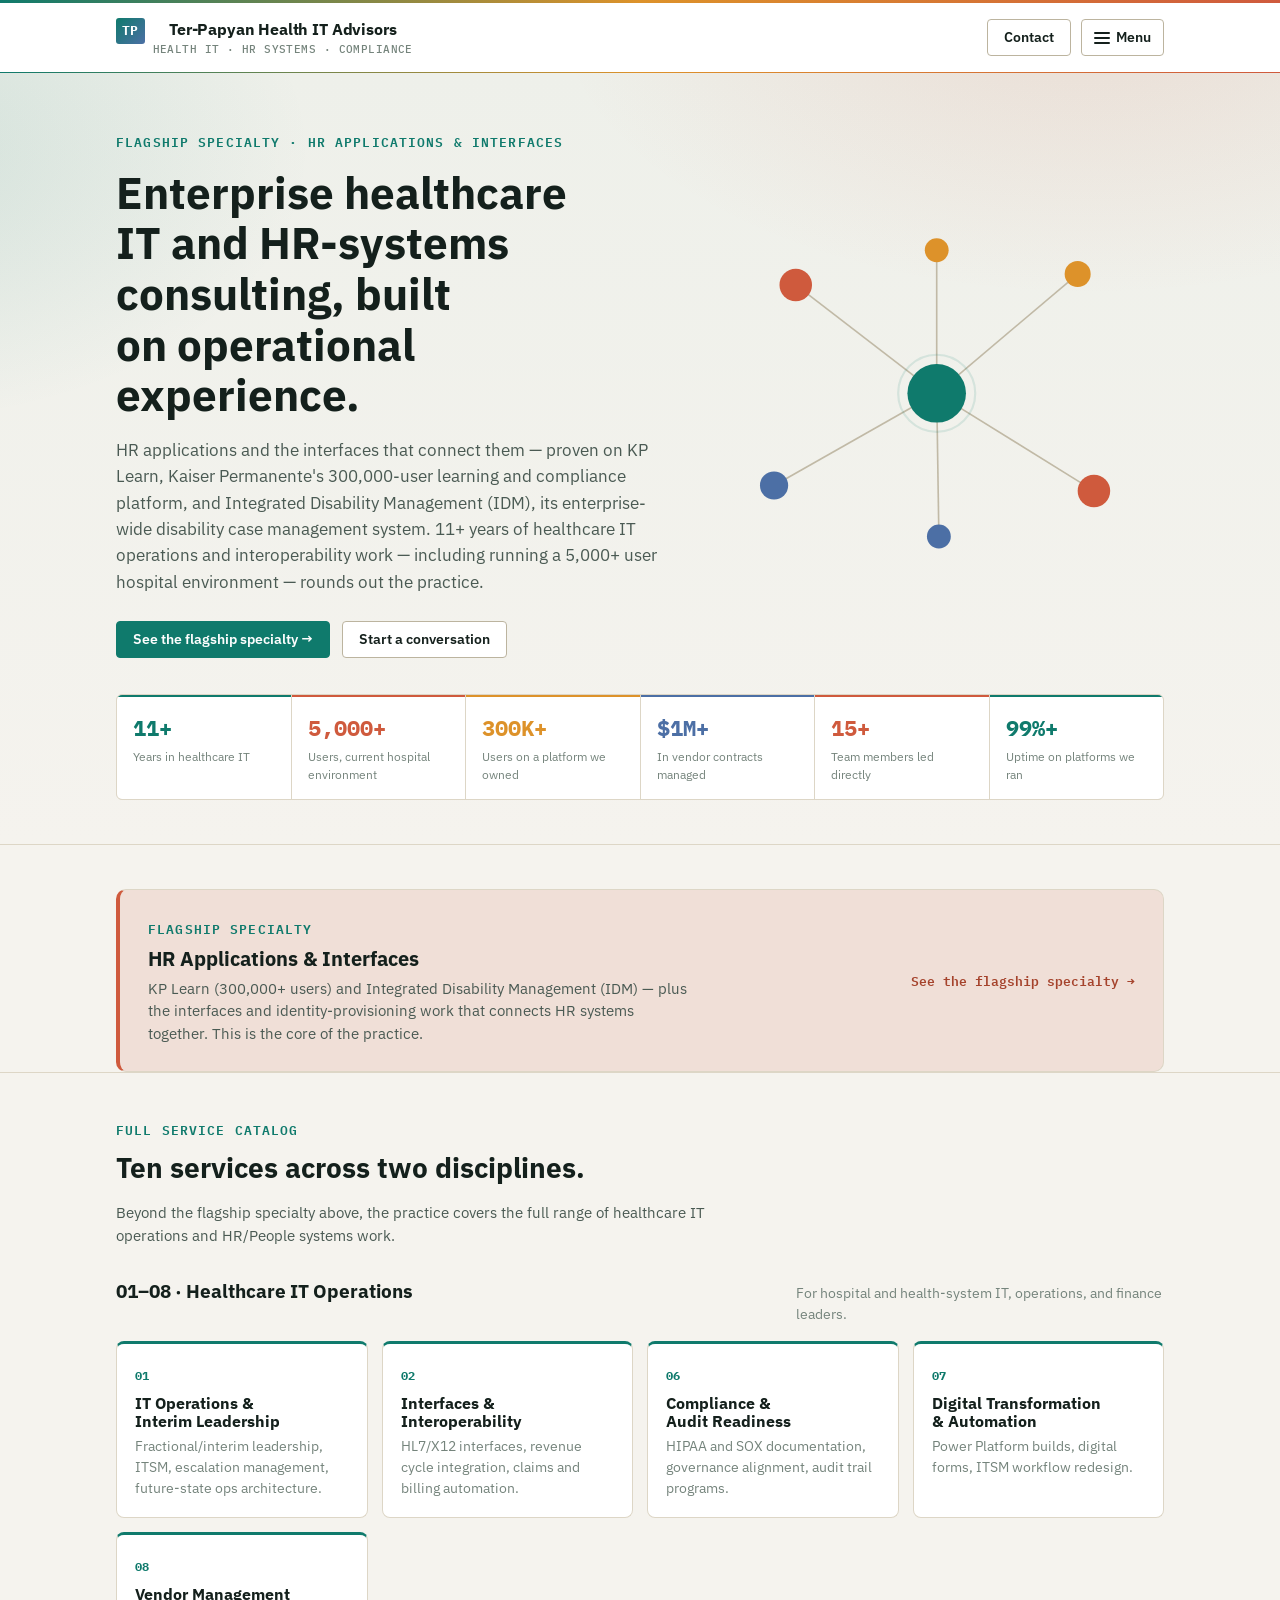
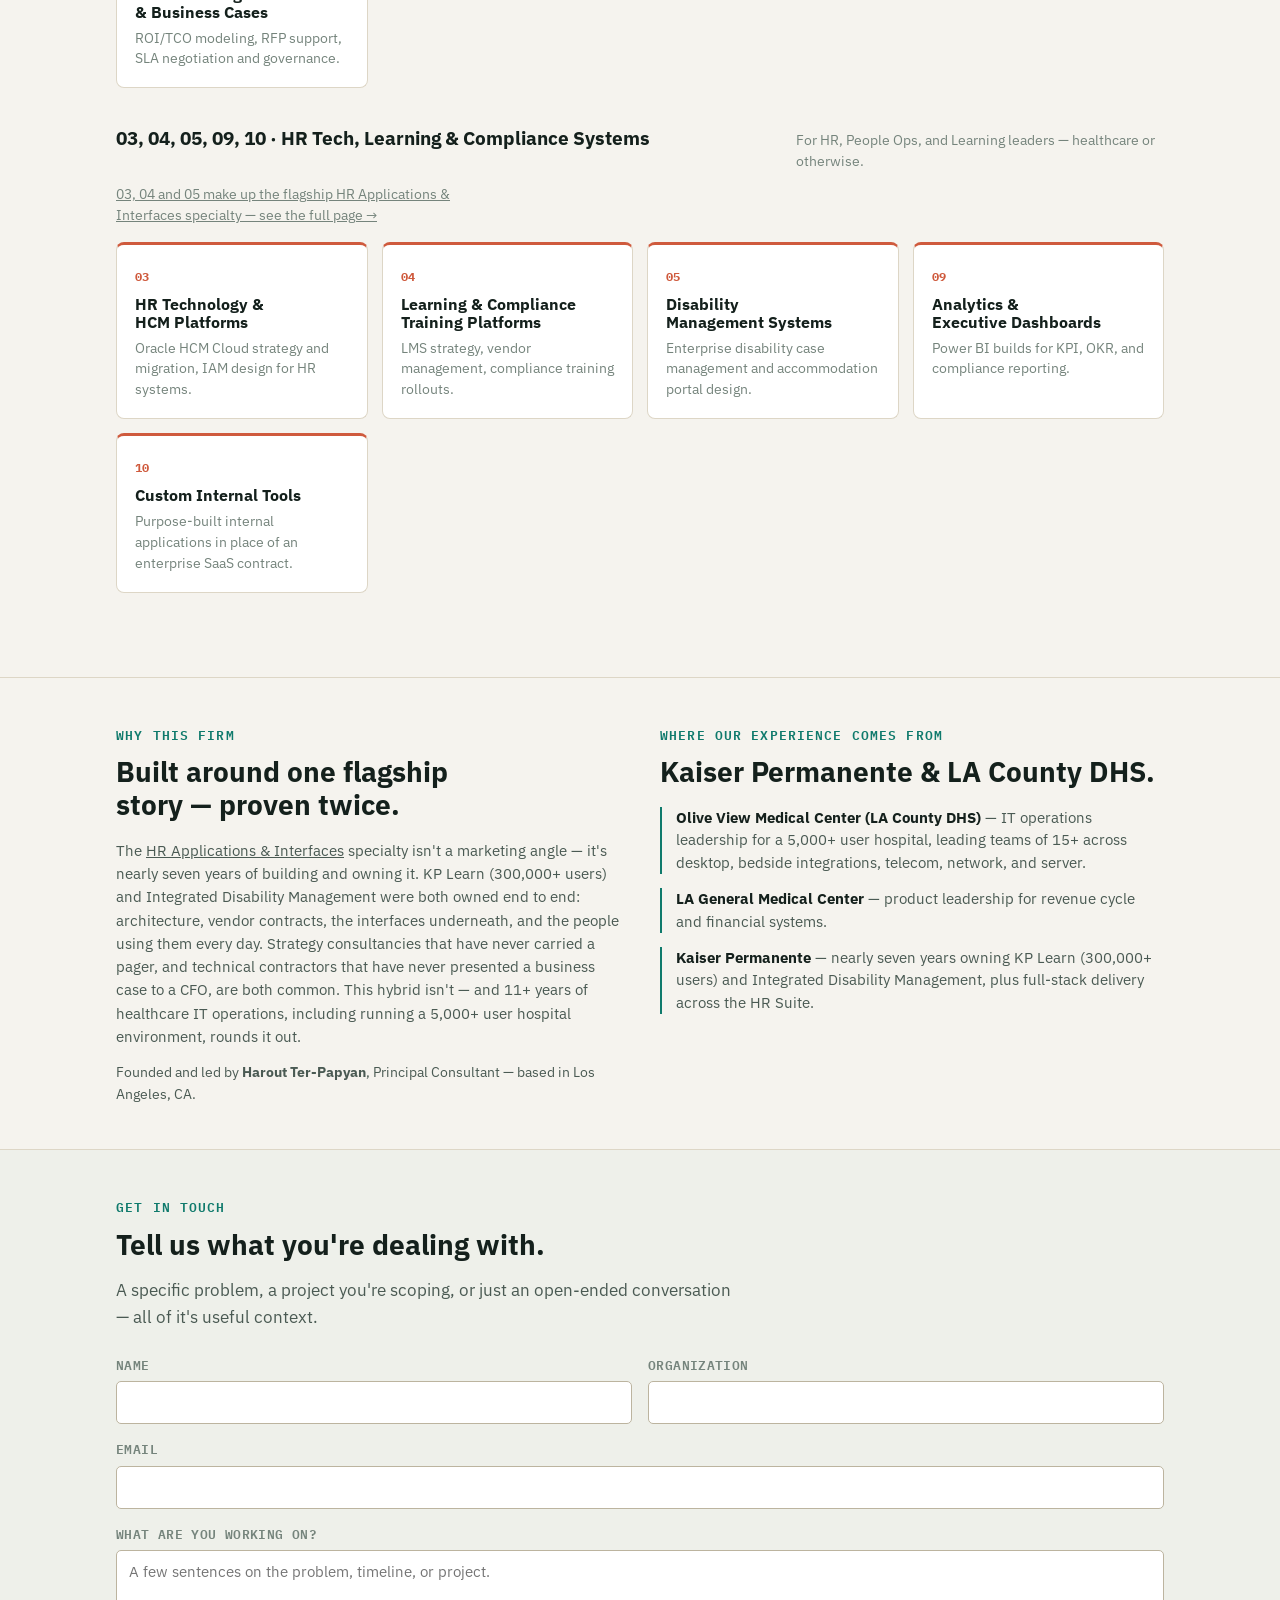
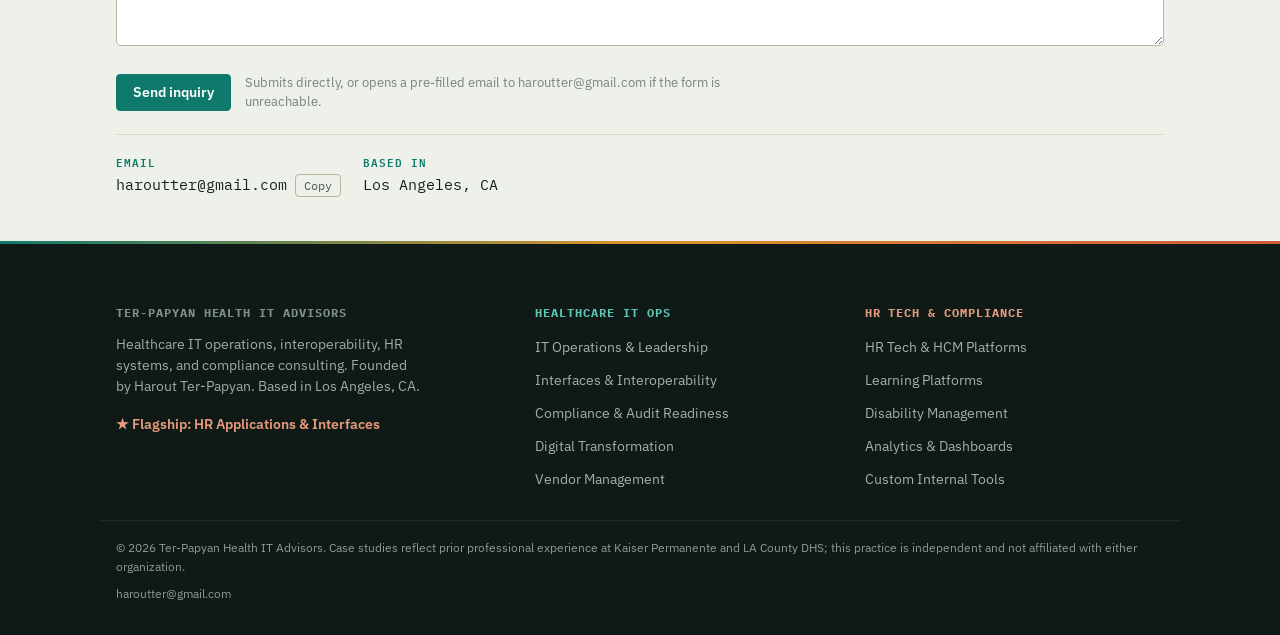
==== index.html @ 8043e192 "new repo" ====
<!DOCTYPE html>
<html lang="en">
<head>
<meta charset="UTF-8">
<meta name="viewport" content="width=device-width, initial-scale=1.0">
<title>Ter-Papyan Health IT Advisors</title>
<link rel="stylesheet" href="https://fonts.googleapis.com/css2?family=IBM+Plex+Sans:wght@400;500;600;700&family=IBM+Plex+Mono:wght@500;600;700&display=swap">
<link rel="stylesheet" href="style.css">
</head>
<body>

<!-- ============ TOP BAR ============ -->
<header class="topbar">
  <div class="wrap topbar-inner">
    <button class="brand" id="logo-home" onclick="window.location.hash='home'">
      <span class="brand-mark">TP</span>
      <span class="brand-name">Ter-Papyan Health IT Advisors<small>Health IT &middot; HR Systems &middot; Compliance</small></span>
    </button>
    <div class="topbar-actions">
      <a href="#home" class="btn" data-goto-contact>Contact</a>
      <button class="btn btn-menu" id="menu-open" aria-label="Open menu">
        <span class="menu-icon"><span></span><span></span><span></span></span>
        Menu
      </button>
    </div>
  </div>
</header>

<!-- ============ NAV PANEL ============ -->
<div class="nav-panel" id="nav-panel" hidden>
  <div class="nav-panel-inner">
    <div class="nav-panel-top">
      <span class="eyebrow">Navigate</span>
      <button class="nav-close" id="menu-close" aria-label="Close menu">&times;</button>
    </div>

    <div>
      <div class="nav-group-label is-b">Flagship Specialty</div>
      <ul class="nav-list is-b">
        <li><a href="#flagship"><span class="tag">&#9733;</span> HR Applications &amp; Interfaces</a></li>
      </ul>
    </div>

    <div>
      <div class="nav-group-label">Overview</div>
      <ul class="nav-list">
        <li><a href="#home"><span class="tag">&mdash;</span> Home &amp; positioning</a></li>
      </ul>
    </div>

    <div>
      <div class="nav-group-label is-a">Healthcare IT Operations</div>
      <ul class="nav-list is-a">
        <li><a href="#it-ops"><span class="tag">01</span> IT Operations &amp; Interim Leadership</a></li>
        <li><a href="#interfaces"><span class="tag">02</span> Interfaces &amp; Interoperability</a></li>
        <li><a href="#compliance"><span class="tag">06</span> Compliance &amp; Audit Readiness</a></li>
        <li><a href="#digital"><span class="tag">07</span> Digital Transformation &amp; Automation</a></li>
        <li><a href="#vendor"><span class="tag">08</span> Vendor Management &amp; Business Cases</a></li>
      </ul>
    </div>

    <div>
      <div class="nav-group-label is-b">HR Tech, Learning &amp; Compliance Systems</div>
      <ul class="nav-list is-b">
        <li><a href="#hrtech"><span class="tag">03</span> HR Technology &amp; HCM Platforms</a></li>
        <li><a href="#learning"><span class="tag">04</span> Learning &amp; Compliance Training Platforms</a></li>
        <li><a href="#disability"><span class="tag">05</span> Disability Management Systems</a></li>
        <li><a href="#analytics"><span class="tag">09</span> Analytics &amp; Executive Dashboards</a></li>
        <li><a href="#tools"><span class="tag">10</span> Custom Internal Tools</a></li>
      </ul>
    </div>

    <div class="nav-panel-footer">
      <a href="#home" class="home-link" data-goto-contact>Start a conversation &rarr;</a>
      haroutter@gmail.com
    </div>
  </div>
</div>

<!-- ================================================================
     HOME
     ================================================================ -->
<section class="page active" id="page-home">
  <div data-page-title>Health IT &amp; HR Systems Consulting</div>

  <div class="hero hero-home">
    <div class="wrap">
      <div class="hero-grid">
        <div>
          <span class="eyebrow">Flagship Specialty &middot; HR Applications &amp; Interfaces</span>
          <h1 style="margin-top:14px;">Enterprise healthcare IT and HR-systems consulting, built on operational experience.</h1>
          <p class="hero-sub">
            HR applications and the interfaces that connect them &mdash; proven on KP Learn, Kaiser Permanente's
            300,000-user learning and compliance platform, and Integrated Disability Management (IDM), its
            enterprise-wide disability case management system. 11+ years of healthcare IT operations and
            interoperability work &mdash; including running a 5,000+ user hospital environment &mdash; rounds out the practice.
          </p>
          <div class="hero-actions">
            <a href="#flagship" class="btn btn-primary">See the flagship specialty &rarr;</a>
            <a href="#home" class="btn" data-goto-contact>Start a conversation</a>
          </div>
        </div>

        <svg class="hero-illustration" viewBox="0 0 420 340" role="img" aria-label="Diagram of connected systems radiating from a central hub">
          <g stroke="var(--line-strong)" stroke-width="1.5" opacity="0.9">
            <line x1="210" y1="170" x2="80" y2="70"/>
            <line x1="210" y1="170" x2="340" y2="60"/>
            <line x1="210" y1="170" x2="60" y2="255"/>
            <line x1="210" y1="170" x2="355" y2="260"/>
            <line x1="210" y1="170" x2="210" y2="38"/>
            <line x1="210" y1="170" x2="212" y2="302"/>
          </g>
          <circle cx="80" cy="70" r="15" fill="var(--secondary)"/>
          <circle cx="340" cy="60" r="12" fill="var(--accent)"/>
          <circle cx="60" cy="255" r="13" fill="var(--tertiary)"/>
          <circle cx="355" cy="260" r="15" fill="var(--secondary)"/>
          <circle cx="210" cy="38" r="11" fill="var(--accent)"/>
          <circle cx="212" cy="302" r="11" fill="var(--tertiary)"/>
          <circle cx="210" cy="170" r="27" fill="var(--primary)"/>
          <circle cx="210" cy="170" r="27" fill="none" stroke="var(--primary)" stroke-width="2" opacity="0.35">
            <animate attributeName="r" values="27;40;27" dur="3.6s" repeatCount="indefinite"/>
            <animate attributeName="opacity" values="0.35;0;0.35" dur="3.6s" repeatCount="indefinite"/>
          </circle>
        </svg>
      </div>

      <div class="status-strip">
        <div class="status-cell"><div class="num">11+</div><div class="label">Years in healthcare IT</div></div>
        <div class="status-cell"><div class="num">5,000+</div><div class="label">Users, current hospital environment</div></div>
        <div class="status-cell"><div class="num">300K+</div><div class="label">Users on a platform we owned</div></div>
        <div class="status-cell"><div class="num">$1M+</div><div class="label">In vendor contracts managed</div></div>
        <div class="status-cell"><div class="num">15+</div><div class="label">Team members led directly</div></div>
        <div class="status-cell"><div class="num">99%+</div><div class="label">Uptime on platforms we ran</div></div>
      </div>
    </div>
  </div>

  <section class="block" style="padding-bottom:0;">
    <div class="wrap">
      <a href="#flagship" class="flagship-callout">
        <div class="flagship-callout-text">
          <span class="eyebrow">Flagship specialty</span>
          <h3>HR Applications &amp; Interfaces</h3>
          <p>KP Learn (300,000+ users) and Integrated Disability Management (IDM) &mdash; plus the interfaces and identity-provisioning work that connects HR systems together. This is the core of the practice.</p>
        </div>
        <span class="flagship-callout-cta">See the flagship specialty &rarr;</span>
      </a>
    </div>
  </section>

  <section class="block">
    <div class="wrap">
      <div style="margin-bottom:34px;">
        <span class="eyebrow">Full service catalog</span>
        <h2 style="margin-top:10px;">Ten services across two disciplines.</h2>
        <p style="color:var(--ink-soft); font-size:14.5px; max-width:70ch;">Beyond the flagship specialty above, the practice covers the full range of healthcare IT operations and HR/People systems work.</p>
      </div>
      <div class="lane lane-a">
        <div class="lane-head">
          <h3>01&ndash;08 &middot; Healthcare IT Operations</h3>
          <p class="lane-desc">For hospital and health-system IT, operations, and finance leaders.</p>
        </div>
        <div class="card-grid">
          <a class="card" href="#it-ops">
            <span class="tag">01</span>
            <h4>IT Operations &amp; Interim Leadership</h4>
            <p>Fractional/interim leadership, ITSM, escalation management, future-state ops architecture.</p>
          </a>
          <a class="card" href="#interfaces">
            <span class="tag">02</span>
            <h4>Interfaces &amp; Interoperability</h4>
            <p>HL7/X12 interfaces, revenue cycle integration, claims and billing automation.</p>
          </a>
          <a class="card" href="#compliance">
            <span class="tag">06</span>
            <h4>Compliance &amp; Audit Readiness</h4>
            <p>HIPAA and SOX documentation, governance alignment, audit trail programs.</p>
          </a>
          <a class="card" href="#digital">
            <span class="tag">07</span>
            <h4>Digital Transformation &amp; Automation</h4>
            <p>Power Platform builds, digital forms, ITSM workflow redesign.</p>
          </a>
          <a class="card" href="#vendor">
            <span class="tag">08</span>
            <h4>Vendor Management &amp; Business Cases</h4>
            <p>ROI/TCO modeling, RFP support, SLA negotiation and governance.</p>
          </a>
        </div>
      </div>

      <div class="lane lane-b">
        <div class="lane-head">
          <h3>03, 04, 05, 09, 10 &middot; HR Tech, Learning &amp; Compliance Systems</h3>
          <p class="lane-desc">For HR, People Ops, and Learning leaders &mdash; healthcare or otherwise.</p>
          <p class="lane-desc" style="margin-top:2px;"><a href="#flagship">03, 04 and 05 make up the flagship HR Applications &amp; Interfaces specialty &mdash; see the full page &rarr;</a></p>
        </div>
        <div class="card-grid">
          <a class="card" href="#hrtech">
            <span class="tag">03</span>
            <h4>HR Technology &amp; HCM Platforms</h4>
            <p>Oracle HCM Cloud strategy and migration, IAM design for HR systems.</p>
          </a>
          <a class="card" href="#learning">
            <span class="tag">04</span>
            <h4>Learning &amp; Compliance Training Platforms</h4>
            <p>LMS strategy, vendor management, compliance training rollouts.</p>
          </a>
          <a class="card" href="#disability">
            <span class="tag">05</span>
            <h4>Disability Management Systems</h4>
            <p>Enterprise disability case management and accommodation portal design.</p>
          </a>
          <a class="card" href="#analytics">
            <span class="tag">09</span>
            <h4>Analytics &amp; Executive Dashboards</h4>
            <p>Power BI builds for KPI, OKR, and compliance reporting.</p>
          </a>
          <a class="card" href="#tools">
            <span class="tag">10</span>
            <h4>Custom Internal Tools</h4>
            <p>Purpose-built internal applications in place of an enterprise SaaS contract.</p>
          </a>
        </div>
      </div>
    </div>
  </section>

  <section class="block">
    <div class="wrap two-col">
      <div>
        <span class="eyebrow">Why this firm</span>
        <h2 style="margin-top:10px;">Built around one flagship story &mdash; proven twice.</h2>
        <p style="color:var(--ink-soft); font-size:15px;">
          The <a href="#flagship">HR Applications &amp; Interfaces</a> specialty isn't a marketing angle &mdash; it's
          nearly seven years of building and owning it. KP Learn (300,000+ users) and Integrated Disability Management
          were both owned end to end: architecture, vendor contracts, the interfaces underneath, and the people using
          them every day. Strategy consultancies that have never carried a pager, and technical contractors that have
          never presented a business case to a CFO, are both common. This hybrid isn't &mdash; and 11+ years of
          healthcare IT operations, including running a 5,000+ user hospital environment, rounds it out.
        </p>
        <p style="color:var(--ink-soft); font-size:14px; margin-top:14px;">
          Founded and led by <strong>Harout Ter-Papyan</strong>, Principal Consultant &mdash; based in Los Angeles, CA.
        </p>
      </div>
      <div>
        <span class="eyebrow">Where our experience comes from</span>
        <h2 style="margin-top:10px;">Kaiser Permanente &amp; LA County DHS.</h2>
        <ul class="proof-list" style="margin-top:14px;">
          <li><strong>Olive View Medical Center (LA County DHS)</strong> &mdash; IT operations leadership for a 5,000+ user hospital, leading teams of 15+ across desktop, bedside integrations, telecom, network, and server.</li>
          <li><strong>LA General Medical Center</strong> &mdash; product leadership for revenue cycle and financial systems.</li>
          <li><strong>Kaiser Permanente</strong> &mdash; nearly seven years owning KP Learn (300,000+ users) and Integrated Disability Management, plus full-stack delivery across the HR Suite.</li>
        </ul>
      </div>
    </div>
  </section>

  <section class="block form-section" id="home-contact-form">
    <div class="wrap">
      <span class="eyebrow">Get in touch</span>
      <h2 style="margin-top:10px; margin-bottom:8px;">Tell us what you're dealing with.</h2>
      <p class="hero-sub" style="margin-bottom:26px;">
        A specific problem, a project you're scoping, or just an open-ended conversation &mdash; all of it's useful context.
      </p>

      <form data-lead-form data-service-name="General inquiry" id="general-lead-form">
        <div class="form-grid">
          <div class="field"><label for="g-name">Name</label><input id="g-name" name="name" type="text" required autocomplete="name"></div>
          <div class="field"><label for="g-org">Organization</label><input id="g-org" name="org" type="text" autocomplete="organization"></div>
          <div class="field full"><label for="g-email">Email</label><input id="g-email" name="email" type="email" required autocomplete="email"></div>
          <div class="field full"><label for="g-message">What are you working on?</label><textarea id="g-message" name="message" required placeholder="A few sentences on the problem, timeline, or project."></textarea></div>
        </div>
        <div class="form-foot">
          <button type="submit" class="btn btn-primary">Send inquiry</button>
          <span class="form-note">Submits directly, or opens a pre-filled email to haroutter@gmail.com if the form is unreachable.</span>
        </div>
      </form>
      <div class="confirm"></div>

      <div class="contact-direct">
        <div class="contact-item">
          <span class="eyebrow">Email</span>
          <div class="contact-row"><span class="val">haroutter@gmail.com</span><button class="copy-btn" data-copy="haroutter@gmail.com">Copy</button></div>
        </div>
        <div class="contact-item">
          <span class="eyebrow">Based in</span>
          <div class="contact-row"><span class="val">Los Angeles, CA</span></div>
        </div>
      </div>
    </div>
  </section>
</section>

<!-- ================================================================
     FLAGSHIP SPECIALTY — HR APPLICATIONS & INTERFACES
     ================================================================ -->
<section class="page lane-b" id="page-flagship">
  <div data-page-title>HR Applications &amp; Interfaces</div>
  <div class="hero">
    <div class="wrap">
      <div class="crumb"><a href="#home">Home</a> / Flagship Specialty</div>
      <div class="hero-grid">
        <div>
          <span class="eyebrow">Flagship Specialty</span>
          <h1 style="margin-top:14px;">HR applications and the interfaces that connect them.</h1>
          <p class="hero-sub">
            Two enterprise HR systems, owned end to end, plus the integration work that ties HR applications
            together and keeps identity and access flowing between them. This is the core of the practice.
          </p>
          <div class="hero-actions"><a href="#" class="btn btn-primary" data-scroll-local>Discuss an engagement</a></div>
        </div>
        <svg class="hero-illustration" viewBox="0 0 420 340" role="img" aria-label="A learning platform and a disability case management system, each a cluster of nodes, converging into a shared interfaces hub">
          <g stroke="var(--line-strong)" stroke-width="1.5" opacity="0.55">
            <line x1="145" y1="148" x2="188" y2="166"/>
            <line x1="285" y1="140" x2="233" y2="163"/>
          </g>

          <!-- KP Learn cluster -->
          <g stroke="var(--line-strong)" stroke-width="1" opacity="0.5">
            <line x1="80" y1="80" x2="120" y2="55"/>
            <line x1="120" y1="55" x2="150" y2="90"/>
            <line x1="80" y1="80" x2="70" y2="140"/>
            <line x1="70" y1="140" x2="110" y2="170"/>
            <line x1="110" y1="170" x2="60" y2="200"/>
            <line x1="60" y1="200" x2="120" y2="222"/>
            <line x1="120" y1="222" x2="150" y2="180"/>
            <line x1="150" y1="180" x2="150" y2="90"/>
          </g>
          <circle cx="80" cy="80" r="6" fill="var(--secondary)"/>
          <circle cx="120" cy="55" r="5" fill="var(--accent)"/>
          <circle cx="150" cy="90" r="6" fill="var(--tertiary)"/>
          <circle cx="70" cy="140" r="5" fill="var(--secondary)"/>
          <circle cx="110" cy="170" r="6" fill="var(--accent)"/>
          <circle cx="60" cy="200" r="5" fill="var(--tertiary)"/>
          <circle cx="120" cy="222" r="6" fill="var(--secondary)"/>
          <circle cx="150" cy="180" r="5" fill="var(--accent)"/>

          <!-- IDM cluster -->
          <path d="M255 215 C 288 224, 300 122, 333 102 S 372 128, 392 88" stroke="var(--line-strong)" stroke-width="2" fill="none" stroke-dasharray="1 9" stroke-linecap="round"/>
          <circle cx="255" cy="215" r="7" fill="var(--tertiary)"/>
          <circle cx="318" cy="128" r="7" fill="var(--accent)"/>
          <circle cx="392" cy="88" r="10" fill="var(--secondary)"/>
          <path d="M386 88l4 5 9-11" stroke="#fff" stroke-width="2" fill="none" stroke-linecap="round" stroke-linejoin="round"/>

          <!-- interfaces hub -->
          <circle cx="210" cy="170" r="24" fill="var(--secondary)"/>
          <circle cx="210" cy="170" r="24" fill="none" stroke="var(--secondary)" stroke-width="2" opacity="0.35">
            <animate attributeName="r" values="24;36;24" dur="3.6s" repeatCount="indefinite"/>
            <animate attributeName="opacity" values="0.35;0;0.35" dur="3.6s" repeatCount="indefinite"/>
          </circle>
          <polygon points="210,158 222,170 210,182 198,170" fill="#fff" opacity="0.9"/>
        </svg>
      </div>
    </div>
  </div>

  <section class="block">
    <div class="wrap two-col">
      <div class="panel">
        <span class="eyebrow">Case study</span>
        <h3 style="font-size:18px; margin:8px 0 4px;">KP Learn</h3>
        <p style="font-size:13.5px; color:var(--ink-faint); margin-bottom:14px;">Kaiser Permanente's enterprise learning and compliance platform</p>
        <ul class="proof-list">
          <li><strong>300,000+</strong> users on a platform we owned the product roadmap for</li>
          <li>Managed <strong>$1M+</strong> in vendor service contracts and ongoing governance</li>
          <li>Drove cross-functional delivery across HR, Learning, InfoSec, and Enterprise Architecture</li>
          <li>Championed UX improvements that increased adoption while reducing support volume</li>
        </ul>
        <p style="margin-top:16px;"><a href="#learning">Full learning &amp; compliance training page &rarr;</a></p>
      </div>
      <div class="panel">
        <span class="eyebrow">Case study</span>
        <h3 style="font-size:18px; margin:8px 0 4px;">Integrated Disability Management (IDM)</h3>
        <p style="font-size:13.5px; color:var(--ink-faint); margin-bottom:14px;">Kaiser Permanente's enterprise disability case management system</p>
        <ul class="proof-list">
          <li>Owned enterprise disability case management end to end, system architecture through the portal itself</li>
          <li>Redesigned the accommodation portal with legal considerations in mind</li>
          <li>Technical lead for the <strong>IDM migration to HCM Cloud</strong></li>
          <li>Led the case-image storage migration underpinning the system</li>
        </ul>
        <p style="margin-top:16px;"><a href="#disability">Full disability management page &rarr;</a></p>
      </div>
    </div>
  </section>

  <section class="block">
    <div class="wrap two-col">
      <div>
        <h2>The connective tissue: interfaces</h2>
        <p style="color:var(--ink-soft); font-size:15px; margin-bottom:16px;">
          KP Learn and IDM aren't just applications &mdash; they're endpoints on a network of HR data moving between
          systems. The interface and integration work underneath them is what actually keeps HR applications
          usable, secure, and in sync.
        </p>
        <ul class="check-list">
          <li>Data integration interfaces between HR applications, built with ETL processes</li>
          <li>API and ETL solutions that automate identity provisioning</li>
          <li>Reduced manual access-management workload <strong>40%+</strong> through that automation</li>
          <li>IAM design across HR Suite applications</li>
          <li>Solutions architecture spanning the full HR and Learning technology organization</li>
        </ul>
      </div>
      <div class="who-for">
        <span class="eyebrow">Who this is for</span>
        <p>HR and People Ops leaders running (or replacing) an LMS or a disability/accommodation system, and IT
          teams who need the interfaces between HR applications &mdash; and the identity provisioning that rides on
          them &mdash; designed by someone who has owned both the systems and the integrations.</p>
        <p style="margin-top:14px; font-size:13.5px;">
          Want more depth on one piece? <a href="#hrtech">HR Technology &amp; HCM Platforms</a> &middot;
          <a href="#learning">Learning &amp; Compliance Training</a> &middot;
          <a href="#disability">Disability Management Systems</a>
        </p>
      </div>
    </div>
  </section>

  <section class="block form-section">
    <div class="wrap">
      <span class="eyebrow">Discuss this specialty</span>
      <h2 style="margin-top:10px; margin-bottom:20px;">Ask about HR applications &amp; interfaces.</h2>
      <form data-lead-form data-service-name="HR Applications & Interfaces">
        <div class="field-context" style="margin-bottom:18px;">Inquiry about &rarr; Flagship &middot; HR Applications &amp; Interfaces</div>
        <div class="form-grid">
          <div class="field"><label>Name</label><input name="name" type="text" required></div>
          <div class="field"><label>Organization</label><input name="org" type="text"></div>
          <div class="field full"><label>Email</label><input name="email" type="email" required></div>
          <div class="field full"><label>What's the situation?</label><textarea name="message" required placeholder="Systems involved, integration or migration stage, timeline..."></textarea></div>
        </div>
        <div class="form-foot">
          <button type="submit" class="btn btn-primary">Send inquiry</button>
          <span class="form-note">Submits directly, or opens a pre-filled email if the form is unreachable.</span>
        </div>
      </form>
      <div class="confirm"></div>
      <div class="contact-direct">
        <div class="contact-item"><span class="eyebrow">Email</span><div class="contact-row"><span class="val">haroutter@gmail.com</span><button class="copy-btn" data-copy="haroutter@gmail.com">Copy</button></div></div>
      </div>
    </div>
  </section>
</section>

<!-- ================================================================
     SERVICE PAGE TEMPLATE (repeated x10)
     ================================================================ -->

<!-- 01 IT OPERATIONS -->
<section class="page lane-a" id="page-it-ops">
  <div data-page-title>IT Operations &amp; Interim Leadership</div>
  <div class="hero">
    <div class="wrap">
      <div class="crumb"><a href="#home">Home</a> / Service 01</div>
      <div class="hero-grid">
        <div>
          <span class="eyebrow">01 &middot; Healthcare IT Operations</span>
          <h1 style="margin-top:14px;">Interim IT operations leadership for hospitals that can't wait for a search to close.</h1>
          <p class="hero-sub">Fractional or interim IT Director / Operations Manager coverage &mdash; built on running the operation directly, not just advising on it.</p>
          <div class="hero-actions"><a href="#" class="btn btn-primary" data-scroll-local>Discuss an engagement</a></div>
        </div>
        <svg class="hero-illustration" viewBox="0 0 420 340" role="img" aria-label="Operations hub connected to five team functions, with one escalation path highlighted">
          <g stroke="var(--line-strong)" stroke-width="1.5">
            <line x1="210" y1="165" x2="59" y2="55"/>
            <line x1="210" y1="165" x2="157" y2="33"/>
            <line x1="210" y1="165" x2="263" y2="33"/>
            <line x1="210" y1="165" x2="361" y2="59"/>
          </g>
          <line x1="210" y1="165" x2="210" y2="289" stroke="var(--accent)" stroke-width="3"/>
          <rect x="34" y="36" width="50" height="38" rx="8" fill="var(--tertiary)"/>
          <rect x="132" y="14" width="50" height="38" rx="8" fill="var(--accent)"/>
          <rect x="238" y="14" width="50" height="38" rx="8" fill="var(--tertiary)"/>
          <rect x="336" y="40" width="50" height="38" rx="8" fill="var(--accent)"/>
          <rect x="178" y="140" width="64" height="50" rx="10" fill="var(--primary)"/>
          <rect x="182" y="268" width="56" height="42" rx="9" fill="var(--accent)"/>
          <circle cx="84" cy="40" r="4" fill="var(--primary)"/>
          <circle cx="336" cy="44" r="4" fill="var(--primary)"/>
        </svg>
      </div>
    </div>
  </div>

  <section class="block">
    <div class="wrap two-col">
      <div>
        <h2>What this covers</h2>
        <ul class="check-list">
          <li>Future-state IT operations architecture and multi-year roadmapping</li>
          <li>ITSM implementation and process design (including Cherwell-based workflows)</li>
          <li>Incident escalation programs and resolution-time improvement</li>
          <li>Leading distributed teams &mdash; desktop support, bedside integrations, telecom, network, server, knowledge management</li>
          <li>Vendor SLA governance and delivery accountability</li>
        </ul>
      </div>
      <div class="panel">
        <h2 style="font-size:18px;">Proof from the field</h2>
        <ul class="proof-list" style="margin-top:14px;">
          <li>Currently <strong>IT Operations Supervisor</strong> for a 5,000+ user LA County hospital environment</li>
          <li>Leads cross-functional teams of <strong>15+</strong> across five service lines</li>
          <li>Designed a future-state IT operations architecture, improving service delivery efficiency an estimated <strong>20&ndash;30%</strong></li>
          <li>Built a 9-slide clinical staff IT onboarding proposal around a centralized Cherwell workflow with Power Platform integration</li>
        </ul>
      </div>
    </div>
    <div class="who-for">
      <span class="eyebrow">Who this is for</span>
      <p>Hospitals, FQHCs, and clinics without a dedicated IT operations architect, or covering a leadership gap during a search or transition.</p>
    </div>
  </section>

  <section class="block form-section">
    <div class="wrap">
      <span class="eyebrow">Discuss this service</span>
      <h2 style="margin-top:10px; margin-bottom:20px;">Ask about IT operations &amp; interim leadership.</h2>
      <form data-lead-form data-service-name="IT Operations & Interim Leadership">
        <div class="field-context" style="margin-bottom:18px;">Inquiry about &rarr; 01 &middot; IT Operations &amp; Interim Leadership</div>
        <div class="form-grid">
          <div class="field"><label>Name</label><input name="name" type="text" required></div>
          <div class="field"><label>Organization</label><input name="org" type="text"></div>
          <div class="field full"><label>Email</label><input name="email" type="email" required></div>
          <div class="field full"><label>What's the situation?</label><textarea name="message" required placeholder="Team size, current gaps, timeline..."></textarea></div>
        </div>
        <div class="form-foot">
          <button type="submit" class="btn btn-primary">Send inquiry</button>
          <span class="form-note">Submits directly, or opens a pre-filled email if the form is unreachable.</span>
        </div>
      </form>
      <div class="confirm"></div>
      <div class="contact-direct">
        <div class="contact-item"><span class="eyebrow">Email</span><div class="contact-row"><span class="val">haroutter@gmail.com</span><button class="copy-btn" data-copy="haroutter@gmail.com">Copy</button></div></div>
      </div>
    </div>
  </section>
</section>

<!-- 02 INTERFACES -->
<section class="page lane-a" id="page-interfaces">
  <div data-page-title>Interfaces &amp; Interoperability</div>
  <div class="hero">
    <div class="wrap">
      <div class="crumb"><a href="#home">Home</a> / Service 02</div>
      <div class="hero-grid">
        <div>
          <span class="eyebrow">02 &middot; Healthcare IT Operations</span>
          <h1 style="margin-top:14px;">HL7/X12 interfaces and revenue cycle integrations that stop losing money to exceptions.</h1>
          <p class="hero-sub">Interface design, troubleshooting, and revenue cycle integration work grounded in real Epic-adjacent claims and billing systems.</p>
          <div class="hero-actions"><a href="#" class="btn btn-primary" data-scroll-local>Discuss an engagement</a></div>
        </div>
        <svg class="hero-illustration" viewBox="0 0 420 340" role="img" aria-label="Two systems exchanging data through a central interface engine">
          <rect x="20" y="140" width="100" height="64" rx="8" fill="var(--tertiary)"/>
          <rect x="300" y="140" width="100" height="64" rx="8" fill="var(--accent)"/>
          <polygon points="210,120 250,172 210,224 170,172" fill="var(--primary)"/>
          <g stroke="var(--line-strong)" stroke-width="2">
            <line x1="120" y1="160" x2="172" y2="160"/>
            <line x1="248" y1="160" x2="300" y2="160"/>
            <line x1="300" y1="186" x2="248" y2="186"/>
            <line x1="172" y1="186" x2="120" y2="186"/>
          </g>
          <polygon points="172,156 182,160 172,164" fill="var(--primary)"/>
          <polygon points="248,182 238,186 248,190" fill="var(--primary)"/>
          <circle cx="148" cy="160" r="4.5" fill="var(--primary)"/>
          <circle cx="278" cy="160" r="4.5" fill="var(--accent)"/>
          <circle cx="278" cy="186" r="4.5" fill="var(--primary)"/>
          <circle cx="148" cy="186" r="4.5" fill="var(--tertiary)"/>
        </svg>
      </div>
    </div>
  </div>

  <section class="block">
    <div class="wrap two-col">
      <div>
        <h2>What this covers</h2>
        <ul class="check-list">
          <li>HL7 and X12 interface design, build, and troubleshooting</li>
          <li>Revenue cycle system integration and lifecycle administration</li>
          <li>Claims and billing automation to reduce rework and accelerate revenue realization</li>
          <li>ETL pipeline design between clinical and financial systems</li>
          <li>Reducing interface error and exception rates</li>
        </ul>
      </div>
      <div class="panel">
        <h2 style="font-size:18px;">Proof from the field</h2>
        <ul class="proof-list" style="margin-top:14px;">
          <li>Led HL7/X12 data exchange initiatives at LA General Medical Center, reducing interface errors and exceptions by <strong>20%+</strong></li>
          <li>Delivered automation and integration solutions that improved billing accuracy and accelerated revenue realization an estimated <strong>15&ndash;25%</strong></li>
          <li>Hands-on experience across Epic/KP HealthConnect modules: ADT, Resolute Professional &amp; Hospital Billing and Claims, Cadence, Prelude, Tapestry</li>
          <li>Working knowledge of 837/X12, HL7, CMS, and ACA EDGE server business rules</li>
        </ul>
      </div>
    </div>
    <div class="who-for">
      <span class="eyebrow">Who this is for</span>
      <p>Revenue cycle and health information management teams dealing with interface exceptions, claim rework, or a pending Epic-adjacent integration project.</p>
    </div>
  </section>

  <section class="block form-section">
    <div class="wrap">
      <span class="eyebrow">Discuss this service</span>
      <h2 style="margin-top:10px; margin-bottom:20px;">Ask about interfaces &amp; interoperability.</h2>
      <form data-lead-form data-service-name="Interfaces & Interoperability">
        <div class="field-context" style="margin-bottom:18px;">Inquiry about &rarr; 02 &middot; Interfaces &amp; Interoperability</div>
        <div class="form-grid">
          <div class="field"><label>Name</label><input name="name" type="text" required></div>
          <div class="field"><label>Organization</label><input name="org" type="text"></div>
          <div class="field full"><label>Email</label><input name="email" type="email" required></div>
          <div class="field full"><label>What's the situation?</label><textarea name="message" required placeholder="System involved, error rates, timeline..."></textarea></div>
        </div>
        <div class="form-foot">
          <button type="submit" class="btn btn-primary">Send inquiry</button>
          <span class="form-note">Submits directly, or opens a pre-filled email if the form is unreachable.</span>
        </div>
      </form>
      <div class="confirm"></div>
      <div class="contact-direct">
        <div class="contact-item"><span class="eyebrow">Email</span><div class="contact-row"><span class="val">haroutter@gmail.com</span><button class="copy-btn" data-copy="haroutter@gmail.com">Copy</button></div></div>
      </div>
    </div>
  </section>
</section>

<!-- 03 HR TECH -->
<section class="page lane-b" id="page-hrtech">
  <div data-page-title>HR Technology &amp; HCM Platforms</div>
  <div class="hero">
    <div class="wrap">
      <div class="crumb"><a href="#home">Home</a> / <a href="#flagship">Flagship Specialty</a> / Service 03</div>
      <div class="hero-grid">
        <div>
          <span class="eyebrow">03 &middot; HR Tech, Learning &amp; Compliance Systems</span>
          <h1 style="margin-top:14px;">HR systems and HCM Cloud migrations, designed by a team that has owned the HR Suite.</h1>
          <p class="hero-sub">Architecture and migration work for HR platforms &mdash; not just implementation, but ownership of how HR technology actually gets used.</p>
          <div class="hero-actions"><a href="#" class="btn btn-primary" data-scroll-local>Discuss an engagement</a></div>
        </div>
        <svg class="hero-illustration" viewBox="0 0 420 340" role="img" aria-label="A legacy system stack migrating into a cloud platform of layered services">
          <g opacity="0.85">
            <rect x="30" y="196" width="110" height="26" rx="6" fill="var(--tertiary)" opacity="0.55"/>
            <rect x="30" y="164" width="110" height="26" rx="6" fill="var(--tertiary)" opacity="0.75"/>
            <rect x="30" y="132" width="110" height="26" rx="6" fill="var(--tertiary)"/>
          </g>
          <path d="M150 168 C 190 150, 210 150, 235 165" stroke="var(--line-strong)" stroke-width="2" fill="none"/>
          <polygon points="235,165 224,159 226,171" fill="var(--line-strong)"/>
          <path d="M300 90c-46 0-64 30-58 55-22 4-30 24-16 40h176c20-12 14-38-10-44 4-30-24-56-58-48-8-14-24-14-34-3Z" fill="var(--secondary-soft)" stroke="var(--secondary)" stroke-width="2"/>
          <rect x="265" y="150" width="70" height="20" rx="5" fill="var(--secondary)"/>
          <rect x="265" y="176" width="70" height="20" rx="5" fill="var(--accent)"/>
          <rect x="265" y="202" width="70" height="20" rx="5" fill="var(--tertiary)"/>
        </svg>
      </div>
    </div>
  </div>

  <section class="block">
    <div class="wrap two-col">
      <div>
        <h2>What this covers</h2>
        <ul class="check-list">
          <li>Oracle HCM Cloud strategy and migration planning</li>
          <li>HR Suite application architecture and modernization</li>
          <li>Identity and access provisioning / IAM design for HR systems</li>
          <li>SaaS ecosystem integration across HR platforms</li>
          <li>Legacy-to-cloud migration technical leadership</li>
        </ul>
      </div>
      <div class="panel">
        <h2 style="font-size:18px;">Proof from the field</h2>
        <ul class="proof-list" style="margin-top:14px;">
          <li>Technical lead for the <strong>Integrated Disability Management (IDM) migration to HCM Cloud</strong> at Kaiser Permanente</li>
          <li>Designed API and ETL solutions that automated identity provisioning, cutting manual access-management workload <strong>40%+</strong></li>
          <li>Solutions architect for enterprise technology across the entire HR and Learning organization at Kaiser</li>
          <li>Nearly seven years of platform ownership spanning KP Learn, IDM, and other enterprise HR systems</li>
        </ul>
      </div>
    </div>
    <div class="who-for">
      <span class="eyebrow">Who this is for</span>
      <p>HR/People Ops and IT teams planning or mid-migration to a cloud HCM platform, or who need an architect fluent in both the HR business process and the technical integration underneath it.</p>
    </div>
  </section>

  <section class="block form-section">
    <div class="wrap">
      <span class="eyebrow">Discuss this service</span>
      <h2 style="margin-top:10px; margin-bottom:20px;">Ask about HR technology &amp; HCM platforms.</h2>
      <form data-lead-form data-service-name="HR Technology & HCM Platforms">
        <div class="field-context" style="margin-bottom:18px;">Inquiry about &rarr; 03 &middot; HR Technology &amp; HCM Platforms</div>
        <div class="form-grid">
          <div class="field"><label>Name</label><input name="name" type="text" required></div>
          <div class="field"><label>Organization</label><input name="org" type="text"></div>
          <div class="field full"><label>Email</label><input name="email" type="email" required></div>
          <div class="field full"><label>What's the situation?</label><textarea name="message" required placeholder="Current HR system, migration stage, timeline..."></textarea></div>
        </div>
        <div class="form-foot">
          <button type="submit" class="btn btn-primary">Send inquiry</button>
          <span class="form-note">Submits directly, or opens a pre-filled email if the form is unreachable.</span>
        </div>
      </form>
      <div class="confirm"></div>
      <div class="contact-direct">
        <div class="contact-item"><span class="eyebrow">Email</span><div class="contact-row"><span class="val">haroutter@gmail.com</span><button class="copy-btn" data-copy="haroutter@gmail.com">Copy</button></div></div>
      </div>
    </div>
  </section>
</section>

<!-- 04 LEARNING -->
<section class="page lane-b" id="page-learning">
  <div data-page-title>Learning &amp; Compliance Training Platforms</div>
  <div class="hero">
    <div class="wrap">
      <div class="crumb"><a href="#home">Home</a> / <a href="#flagship">Flagship Specialty</a> / Service 04</div>
      <div class="hero-grid">
        <div>
          <span class="eyebrow">04 &middot; HR Tech, Learning &amp; Compliance Systems</span>
          <h1 style="margin-top:14px;">LMS strategy and vendor management, built on owning a 300,000-user learning platform.</h1>
          <p class="hero-sub">Product-level ownership of enterprise learning and compliance training platforms, not just a rollout project.</p>
          <div class="hero-actions"><a href="#" class="btn btn-primary" data-scroll-local>Discuss an engagement</a></div>
        </div>
        <svg class="hero-illustration" viewBox="0 0 420 340" role="img" aria-label="A dense field of learner nodes connected to one central learning platform">
          <g stroke="var(--line-strong)" stroke-width="1" opacity="0.8">
            <line x1="210" y1="170" x2="100" y2="90"/><line x1="210" y1="170" x2="150" y2="60"/>
            <line x1="210" y1="170" x2="230" y2="45"/><line x1="210" y1="170" x2="300" y2="65"/>
            <line x1="210" y1="170" x2="345" y2="120"/><line x1="210" y1="170" x2="355" y2="200"/>
            <line x1="210" y1="170" x2="300" y2="270"/><line x1="210" y1="170" x2="215" y2="300"/>
            <line x1="210" y1="170" x2="120" y2="260"/><line x1="210" y1="170" x2="70" y2="200"/>
            <line x1="210" y1="170" x2="65" y2="135"/><line x1="210" y1="170" x2="270" y2="230"/>
          </g>
          <circle cx="100" cy="90" r="6" fill="var(--secondary)"/><circle cx="150" cy="60" r="5" fill="var(--accent)"/>
          <circle cx="230" cy="45" r="6" fill="var(--tertiary)"/><circle cx="300" cy="65" r="5" fill="var(--secondary)"/>
          <circle cx="345" cy="120" r="6" fill="var(--accent)"/><circle cx="355" cy="200" r="5" fill="var(--tertiary)"/>
          <circle cx="300" cy="270" r="6" fill="var(--secondary)"/><circle cx="215" cy="300" r="5" fill="var(--accent)"/>
          <circle cx="120" cy="260" r="6" fill="var(--tertiary)"/><circle cx="70" cy="200" r="5" fill="var(--secondary)"/>
          <circle cx="65" cy="135" r="6" fill="var(--accent)"/><circle cx="270" cy="230" r="5" fill="var(--tertiary)"/>
          <circle cx="210" cy="170" r="30" fill="var(--secondary)"/>
          <path d="M198 170c0-8 6-13 12-13s12 5 12 13" fill="none" stroke="#fff" stroke-width="2" opacity="0.85"/>
        </svg>
      </div>
    </div>
  </div>

  <section class="block">
    <div class="wrap two-col">
      <div>
        <h2>What this covers</h2>
        <ul class="check-list">
          <li>LMS strategy and product roadmap ownership</li>
          <li>Vendor selection, contracting, and ongoing governance</li>
          <li>Compliance training program design and rollout</li>
          <li>Platform adoption, UX improvement, and support-volume reduction</li>
          <li>Cross-functional delivery across HR, Learning, InfoSec, and Enterprise Architecture</li>
        </ul>
      </div>
      <div class="panel">
        <h2 style="font-size:18px;">Proof from the field</h2>
        <ul class="proof-list" style="margin-top:14px;">
          <li>Principal consultant and product owner for <strong>KP Learn</strong>, Kaiser Permanente's enterprise learning and compliance platform &mdash; <strong>300,000+</strong> users</li>
          <li>Managed <strong>$1M+</strong> in vendor service contracts and owned the full product roadmap</li>
          <li>Drove cross-functional delivery across HR, Learning, InfoSec, and Enterprise Architecture teams</li>
          <li>Championed UX improvements that increased platform adoption while reducing support volume</li>
        </ul>
      </div>
    </div>
    <div class="who-for">
      <span class="eyebrow">Who this is for</span>
      <p>Large employers &mdash; healthcare or otherwise &mdash; evaluating, replacing, or trying to get more adoption out of an LMS or compliance-training platform.</p>
    </div>
  </section>

  <section class="block form-section">
    <div class="wrap">
      <span class="eyebrow">Discuss this service</span>
      <h2 style="margin-top:10px; margin-bottom:20px;">Ask about learning &amp; compliance training platforms.</h2>
      <form data-lead-form data-service-name="Learning & Compliance Training Platforms">
        <div class="field-context" style="margin-bottom:18px;">Inquiry about &rarr; 04 &middot; Learning &amp; Compliance Training Platforms</div>
        <div class="form-grid">
          <div class="field"><label>Name</label><input name="name" type="text" required></div>
          <div class="field"><label>Organization</label><input name="org" type="text"></div>
          <div class="field full"><label>Email</label><input name="email" type="email" required></div>
          <div class="field full"><label>What's the situation?</label><textarea name="message" required placeholder="Current LMS, user count, pain points..."></textarea></div>
        </div>
        <div class="form-foot">
          <button type="submit" class="btn btn-primary">Send inquiry</button>
          <span class="form-note">Submits directly, or opens a pre-filled email if the form is unreachable.</span>
        </div>
      </form>
      <div class="confirm"></div>
      <div class="contact-direct">
        <div class="contact-item"><span class="eyebrow">Email</span><div class="contact-row"><span class="val">haroutter@gmail.com</span><button class="copy-btn" data-copy="haroutter@gmail.com">Copy</button></div></div>
      </div>
    </div>
  </section>
</section>

<!-- 05 DISABILITY MANAGEMENT -->
<section class="page lane-b" id="page-disability">
  <div data-page-title>Disability Management Systems</div>
  <div class="hero">
    <div class="wrap">
      <div class="crumb"><a href="#home">Home</a> / <a href="#flagship">Flagship Specialty</a> / Service 05</div>
      <div class="hero-grid">
        <div>
          <span class="eyebrow">05 &middot; HR Tech, Learning &amp; Compliance Systems</span>
          <h1 style="margin-top:14px;">Disability case management and accommodation portals, built with legal considerations in mind.</h1>
          <p class="hero-sub">One of the least-served specialties in HR tech consulting &mdash; and one we've owned end to end, from system architecture to the portal itself.</p>
          <div class="hero-actions"><a href="#" class="btn btn-primary" data-scroll-local>Discuss an engagement</a></div>
        </div>
        <svg class="hero-illustration" viewBox="0 0 420 340" role="img" aria-label="A case moving through request, review and decision stages to an approved outcome">
          <path d="M45 250 C 130 260, 150 90, 235 100 S 340 230, 385 90" stroke="var(--line-strong)" stroke-width="2.5" fill="none" stroke-dasharray="1 10" stroke-linecap="round"/>
          <circle cx="45" cy="250" r="20" fill="var(--secondary)"/>
          <rect x="130" y="70" width="50" height="50" rx="10" fill="var(--accent)"/>
          <polygon points="270,72 305,102 270,132 235,102" fill="var(--tertiary)"/>
          <circle cx="385" cy="90" r="24" fill="var(--secondary)"/>
          <path d="M373 90l8 8 16-16" stroke="#fff" stroke-width="3.5" fill="none" stroke-linecap="round" stroke-linejoin="round"/>
        </svg>
      </div>
    </div>
  </div>

  <section class="block">
    <div class="wrap two-col">
      <div>
        <h2>What this covers</h2>
        <ul class="check-list">
          <li>Enterprise disability case management system strategy</li>
          <li>Candidate and employee workplace accommodation portal design</li>
          <li>ADA-related workflow design, built with legal review in mind</li>
          <li>Case document and image storage migration into a unified system</li>
          <li>Program assessment for an existing disability management process</li>
        </ul>
      </div>
      <div class="panel">
        <h2 style="font-size:18px;">Proof from the field</h2>
        <ul class="proof-list" style="margin-top:14px;">
          <li>Owned the product vision, strategy, and roadmap for <strong>Integrated Disability Management (IDM)</strong>, Kaiser Permanente's enterprise-wide disability case management system</li>
          <li>Included ownership of the candidate and employee accommodation request portal</li>
          <li>Redesigned the accommodation portal from the ground up <strong>&ldquo;with legal considerations in mind&rdquo;</strong></li>
          <li>Led migration of disability case image storage and shared-drive documents into the application itself</li>
        </ul>
      </div>
    </div>
    <div class="who-for">
      <span class="eyebrow">Who this is for</span>
      <p>Large employers who need to build, replace, or mature a disability or workplace-accommodation case management program.</p>
    </div>
  </section>

  <section class="block form-section">
    <div class="wrap">
      <span class="eyebrow">Discuss this service</span>
      <h2 style="margin-top:10px; margin-bottom:20px;">Ask about disability management systems.</h2>
      <form data-lead-form data-service-name="Disability Management Systems">
        <div class="field-context" style="margin-bottom:18px;">Inquiry about &rarr; 05 &middot; Disability Management Systems</div>
        <div class="form-grid">
          <div class="field"><label>Name</label><input name="name" type="text" required></div>
          <div class="field"><label>Organization</label><input name="org" type="text"></div>
          <div class="field full"><label>Email</label><input name="email" type="email" required></div>
          <div class="field full"><label>What's the situation?</label><textarea name="message" required placeholder="Current process, system (if any), timeline..."></textarea></div>
        </div>
        <div class="form-foot">
          <button type="submit" class="btn btn-primary">Send inquiry</button>
          <span class="form-note">Submits directly, or opens a pre-filled email if the form is unreachable.</span>
        </div>
      </form>
      <div class="confirm"></div>
      <div class="contact-direct">
        <div class="contact-item"><span class="eyebrow">Email</span><div class="contact-row"><span class="val">haroutter@gmail.com</span><button class="copy-btn" data-copy="haroutter@gmail.com">Copy</button></div></div>
      </div>
    </div>
  </section>
</section>

<!-- 06 COMPLIANCE -->
<section class="page lane-a" id="page-compliance">
  <div data-page-title>Compliance &amp; Audit Readiness</div>
  <div class="hero">
    <div class="wrap">
      <div class="crumb"><a href="#home">Home</a> / Service 06</div>
      <div class="hero-grid">
        <div>
          <span class="eyebrow">06 &middot; Healthcare IT Operations</span>
          <h1 style="margin-top:14px;">Audit-ready documentation and governance for HIPAA and SOX.</h1>
          <p class="hero-sub">An operating discipline, not a one-time checklist &mdash; built from maintaining audit trails on production healthcare systems.</p>
          <div class="hero-actions"><a href="#" class="btn btn-primary" data-scroll-local>Discuss an engagement</a></div>
        </div>
        <svg class="hero-illustration" viewBox="0 0 420 340" role="img" aria-label="A shield holding an audit trail checklist, supported by documentation records">
          <rect x="60" y="130" width="66" height="84" rx="6" fill="var(--tertiary-soft, var(--tertiary))" opacity="0.5" transform="rotate(-8 93 172)"/>
          <rect x="300" y="130" width="66" height="84" rx="6" fill="var(--accent)" opacity="0.55" transform="rotate(8 333 172)"/>
          <path d="M210 55 150 80v70c0 66 42 100 60 108 18-8 60-42 60-108V80Z" fill="var(--primary)"/>
          <g stroke="#fff" stroke-width="3" stroke-linecap="round" opacity="0.92">
            <line x1="182" y1="120" x2="238" y2="120"/>
            <line x1="182" y1="140" x2="238" y2="140"/>
            <line x1="182" y1="160" x2="218" y2="160"/>
          </g>
          <path d="M186 182l16 16 32-34" stroke="#fff" stroke-width="4" fill="none" stroke-linecap="round" stroke-linejoin="round"/>
        </svg>
      </div>
    </div>
  </div>

  <section class="block">
    <div class="wrap two-col">
      <div>
        <h2>What this covers</h2>
        <ul class="check-list">
          <li>HIPAA and SOX compliance documentation and audit trail programs</li>
          <li>Governance alignment with InfoSec and Enterprise Architecture</li>
          <li>Risk and compliance gap assessments</li>
          <li>Change management documentation for regulated systems</li>
          <li>Compliance reporting dashboards for leadership visibility</li>
        </ul>
      </div>
      <div class="panel">
        <h2 style="font-size:18px;">Proof from the field</h2>
        <ul class="proof-list" style="margin-top:14px;">
          <li>Ensured product alignment with HIPAA, SOX, and internal governance across four enterprise Kaiser Permanente applications, maintaining audit trails and compliance reporting</li>
          <li>Partnered with InfoSec to reduce compliance gaps and audit risk on identity and access systems</li>
          <li>Delivered executive dashboards that improved compliance tracking and reporting efficiency by <strong>30%</strong></li>
          <li>Built a suite of compliance reports used organization-wide at Kaiser Permanente</li>
        </ul>
        <p class="small" style="margin-top:14px;">PCI-DSS engagements considered case by case &mdash; ask about scope.</p>
      </div>
    </div>
    <div class="who-for">
      <span class="eyebrow">Who this is for</span>
      <p>Healthcare organizations and regulated employers preparing for an audit, recovering from a finding, or building a compliance documentation program from scratch.</p>
    </div>
  </section>

  <section class="block form-section">
    <div class="wrap">
      <span class="eyebrow">Discuss this service</span>
      <h2 style="margin-top:10px; margin-bottom:20px;">Ask about compliance &amp; audit readiness.</h2>
      <form data-lead-form data-service-name="Compliance & Audit Readiness">
        <div class="field-context" style="margin-bottom:18px;">Inquiry about &rarr; 06 &middot; Compliance &amp; Audit Readiness</div>
        <div class="form-grid">
          <div class="field"><label>Name</label><input name="name" type="text" required></div>
          <div class="field"><label>Organization</label><input name="org" type="text"></div>
          <div class="field full"><label>Email</label><input name="email" type="email" required></div>
          <div class="field full"><label>What's the situation?</label><textarea name="message" required placeholder="Framework(s) involved, audit timeline, current state..."></textarea></div>
        </div>
        <div class="form-foot">
          <button type="submit" class="btn btn-primary">Send inquiry</button>
          <span class="form-note">Submits directly, or opens a pre-filled email if the form is unreachable.</span>
        </div>
      </form>
      <div class="confirm"></div>
      <div class="contact-direct">
        <div class="contact-item"><span class="eyebrow">Email</span><div class="contact-row"><span class="val">haroutter@gmail.com</span><button class="copy-btn" data-copy="haroutter@gmail.com">Copy</button></div></div>
      </div>
    </div>
  </section>
</section>

<!-- 07 DIGITAL TRANSFORMATION -->
<section class="page lane-a" id="page-digital">
  <div data-page-title>Digital Transformation &amp; Automation</div>
  <div class="hero">
    <div class="wrap">
      <div class="crumb"><a href="#home">Home</a> / Service 07</div>
      <div class="hero-grid">
        <div>
          <span class="eyebrow">07 &middot; Healthcare IT Operations</span>
          <h1 style="margin-top:14px;">Replacing paper and spreadsheets with workflow automation people actually use.</h1>
          <p class="hero-sub">Power Platform and ITSM workflow builds designed for adoption, not just deployment.</p>
          <div class="hero-actions"><a href="#" class="btn btn-primary" data-scroll-local>Discuss an engagement</a></div>
        </div>
        <svg class="hero-illustration" viewBox="0 0 420 340" role="img" aria-label="A stack of paper forms transforming into an automated workflow loop">
          <g transform="rotate(-6 90 165)">
            <rect x="55" y="120" width="70" height="90" rx="4" fill="var(--tertiary)" opacity="0.9"/>
            <rect x="63" y="128" width="70" height="90" rx="4" fill="var(--surface)" stroke="var(--line-strong)" stroke-width="2"/>
            <g stroke="var(--line-strong)" stroke-width="2">
              <line x1="75" y1="148" x2="115" y2="148"/><line x1="75" y1="163" x2="115" y2="163"/><line x1="75" y1="178" x2="100" y2="178"/>
            </g>
          </g>
          <path d="M150 168h55" stroke="var(--line-strong)" stroke-width="2.5" fill="none" marker-end="none"/>
          <polygon points="205,168 194,162 194,174" fill="var(--line-strong)"/>
          <path d="M255 200a70 70 0 0 1 118-51M373 149a70 70 0 0 1-118 51" stroke="var(--primary)" stroke-width="7" fill="none" stroke-linecap="round"/>
          <polygon points="365,140 380,146 372,159" fill="var(--primary)"/>
          <polygon points="263,209 249,203 258,190" fill="var(--primary)"/>
          <circle cx="314" cy="174" r="16" fill="var(--accent)"/>
          <circle cx="314" cy="174" r="5" fill="var(--surface)"/>
        </svg>
      </div>
    </div>
  </div>

  <section class="block">
    <div class="wrap two-col">
      <div>
        <h2>What this covers</h2>
        <ul class="check-list">
          <li>Power Platform solution design (Power Apps, Power Automate, SharePoint)</li>
          <li>Digital forms and workflow automation</li>
          <li>ITSM workflow redesign, including Cherwell-based implementations</li>
          <li>Real-time operational dashboards</li>
          <li>Change management for newly automated processes</li>
        </ul>
      </div>
      <div class="panel">
        <h2 style="font-size:18px;">Proof from the field</h2>
        <ul class="proof-list" style="margin-top:14px;">
          <li>Drove platform modernization at Olive View Medical Center &mdash; workflow automation, digital forms, and real-time dashboards</li>
          <li>Cut manual administrative workload an estimated <strong>25%</strong></li>
          <li>Designed a Cherwell-centered IT onboarding workflow integrated with Power Apps, Power Automate, and SharePoint</li>
          <li>Implemented ITSM best practices and continuous improvement frameworks</li>
        </ul>
      </div>
    </div>
    <div class="who-for">
      <span class="eyebrow">Who this is for</span>
      <p>Operations leaders still running core workflows on paper, email, or spreadsheets who want a fast, low-cost automation build rather than a multi-year enterprise platform project.</p>
    </div>
  </section>

  <section class="block form-section">
    <div class="wrap">
      <span class="eyebrow">Discuss this service</span>
      <h2 style="margin-top:10px; margin-bottom:20px;">Ask about digital transformation &amp; automation.</h2>
      <form data-lead-form data-service-name="Digital Transformation & Automation">
        <div class="field-context" style="margin-bottom:18px;">Inquiry about &rarr; 07 &middot; Digital Transformation &amp; Automation</div>
        <div class="form-grid">
          <div class="field"><label>Name</label><input name="name" type="text" required></div>
          <div class="field"><label>Organization</label><input name="org" type="text"></div>
          <div class="field full"><label>Email</label><input name="email" type="email" required></div>
          <div class="field full"><label>What's the situation?</label><textarea name="message" required placeholder="Process to automate, current tools, timeline..."></textarea></div>
        </div>
        <div class="form-foot">
          <button type="submit" class="btn btn-primary">Send inquiry</button>
          <span class="form-note">Submits directly, or opens a pre-filled email if the form is unreachable.</span>
        </div>
      </form>
      <div class="confirm"></div>
      <div class="contact-direct">
        <div class="contact-item"><span class="eyebrow">Email</span><div class="contact-row"><span class="val">haroutter@gmail.com</span><button class="copy-btn" data-copy="haroutter@gmail.com">Copy</button></div></div>
      </div>
    </div>
  </section>
</section>

<!-- 08 VENDOR MANAGEMENT -->
<section class="page lane-a" id="page-vendor">
  <div data-page-title>Vendor Management &amp; Business Cases</div>
  <div class="hero">
    <div class="wrap">
      <div class="crumb"><a href="#home">Home</a> / Service 08</div>
      <div class="hero-grid">
        <div>
          <span class="eyebrow">08 &middot; Healthcare IT Operations</span>
          <h1 style="margin-top:14px;">Business cases and vendor negotiations that survive contact with a CFO.</h1>
          <p class="hero-sub">ROI/TCO modeling and vendor governance, built on owning seven-figure vendor relationships directly.</p>
          <div class="hero-actions"><a href="#" class="btn btn-primary" data-scroll-local>Discuss an engagement</a></div>
        </div>
        <svg class="hero-illustration" viewBox="0 0 420 340" role="img" aria-label="A balance scale weighing vendor cost against value delivered">
          <line x1="210" y1="70" x2="210" y2="230" stroke="var(--line-strong)" stroke-width="6"/>
          <polygon points="210,225 190,260 230,260" fill="var(--primary)"/>
          <line x1="90" y1="110" x2="330" y2="110" stroke="var(--line-strong)" stroke-width="4"/>
          <polygon points="210,58 194,78 226,78" fill="var(--primary)"/>
          <line x1="90" y1="110" x2="90" y2="160" stroke="var(--line-strong)" stroke-width="2"/>
          <line x1="330" y1="110" x2="330" y2="150" stroke="var(--line-strong)" stroke-width="2"/>
          <circle cx="90" cy="185" r="34" fill="var(--tertiary)"/>
          <g stroke="var(--surface)" stroke-width="3" stroke-linecap="round"><line x1="76" y1="195" x2="76" y2="178"/><line x1="90" y1="195" x2="90" y2="170"/><line x1="104" y1="195" x2="104" y2="182"/></g>
          <circle cx="330" cy="175" r="30" fill="var(--accent)"/>
          <path d="M317 175l9 9 18-19" stroke="var(--surface)" stroke-width="4" fill="none" stroke-linecap="round" stroke-linejoin="round"/>
        </svg>
      </div>
    </div>
  </div>

  <section class="block">
    <div class="wrap two-col">
      <div>
        <h2>What this covers</h2>
        <ul class="check-list">
          <li>ROI/TCO modeling and build-vs-buy analysis</li>
          <li>RFP support and vendor evaluation</li>
          <li>SLA negotiation and ongoing governance</li>
          <li>Contract renewal, escalation, and performance review management</li>
          <li>Investment prioritization presentations for executive leadership</li>
        </ul>
      </div>
      <div class="panel">
        <h2 style="font-size:18px;">Proof from the field</h2>
        <ul class="proof-list" style="margin-top:14px;">
          <li>Owned <strong>$1M+</strong> in vendor service contracts at Kaiser Permanente</li>
          <li>Conducted cost/benefit, ROI/TCO, and risk analyses to guide executive investment decisions across multiple roles</li>
          <li>Oversees vendor partnerships and SLA governance for a 5,000+ user hospital IT operation</li>
          <li>Managed vendor renewals, escalations, and performance reviews at Kaiser Permanente</li>
        </ul>
      </div>
    </div>
    <div class="who-for">
      <span class="eyebrow">Who this is for</span>
      <p>IT and operations leaders heading into a vendor negotiation, a build-vs-buy decision, or a business case that needs to hold up in front of finance.</p>
    </div>
  </section>

  <section class="block form-section">
    <div class="wrap">
      <span class="eyebrow">Discuss this service</span>
      <h2 style="margin-top:10px; margin-bottom:20px;">Ask about vendor management &amp; business cases.</h2>
      <form data-lead-form data-service-name="Vendor Management & Business Cases">
        <div class="field-context" style="margin-bottom:18px;">Inquiry about &rarr; 08 &middot; Vendor Management &amp; Business Cases</div>
        <div class="form-grid">
          <div class="field"><label>Name</label><input name="name" type="text" required></div>
          <div class="field"><label>Organization</label><input name="org" type="text"></div>
          <div class="field full"><label>Email</label><input name="email" type="email" required></div>
          <div class="field full"><label>What's the situation?</label><textarea name="message" required placeholder="Vendor/decision involved, budget context, timeline..."></textarea></div>
        </div>
        <div class="form-foot">
          <button type="submit" class="btn btn-primary">Send inquiry</button>
          <span class="form-note">Submits directly, or opens a pre-filled email if the form is unreachable.</span>
        </div>
      </form>
      <div class="confirm"></div>
      <div class="contact-direct">
        <div class="contact-item"><span class="eyebrow">Email</span><div class="contact-row"><span class="val">haroutter@gmail.com</span><button class="copy-btn" data-copy="haroutter@gmail.com">Copy</button></div></div>
      </div>
    </div>
  </section>
</section>

<!-- 09 ANALYTICS -->
<section class="page lane-b" id="page-analytics">
  <div data-page-title>Analytics &amp; Executive Dashboards</div>
  <div class="hero">
    <div class="wrap">
      <div class="crumb"><a href="#home">Home</a> / Service 09</div>
      <div class="hero-grid">
        <div>
          <span class="eyebrow">09 &middot; HR Tech, Learning &amp; Compliance Systems</span>
          <h1 style="margin-top:14px;">Power BI dashboards leadership actually reads before a decision, not after.</h1>
          <p class="hero-sub">KPI and compliance reporting built around what leadership needs to see, not everything a system can export.</p>
          <div class="hero-actions"><a href="#" class="btn btn-primary" data-scroll-local>Discuss an engagement</a></div>
        </div>
        <svg class="hero-illustration" viewBox="0 0 420 340" role="img" aria-label="A dashboard of four tiles: a bar chart, a trend line, a ring gauge, and a headline number">
          <rect x="40" y="60" width="150" height="100" rx="10" fill="var(--surface)" stroke="var(--line)" stroke-width="2"/>
          <g><rect x="60" y="120" width="16" height="26" fill="var(--secondary)"/><rect x="86" y="100" width="16" height="46" fill="var(--secondary)"/><rect x="112" y="80" width="16" height="66" fill="var(--secondary)"/><rect x="138" y="95" width="16" height="51" fill="var(--secondary)"/></g>
          <rect x="230" y="60" width="150" height="100" rx="10" fill="var(--surface)" stroke="var(--line)" stroke-width="2"/>
          <path d="M248 135 275 110 300 128 328 88 362 100" stroke="var(--accent)" stroke-width="3.5" fill="none" stroke-linecap="round" stroke-linejoin="round"/>
          <circle cx="362" cy="100" r="4.5" fill="var(--accent)"/>
          <rect x="40" y="176" width="150" height="100" rx="10" fill="var(--surface)" stroke="var(--line)" stroke-width="2"/>
          <circle cx="115" cy="226" r="34" fill="none" stroke="var(--line)" stroke-width="10"/>
          <circle cx="115" cy="226" r="34" fill="none" stroke="var(--tertiary)" stroke-width="10" stroke-dasharray="145 214" stroke-linecap="round" transform="rotate(-90 115 226)"/>
          <rect x="230" y="176" width="150" height="100" rx="10" fill="var(--secondary)"/>
          <text x="305" y="238" font-family="IBM Plex Mono, monospace" font-weight="700" font-size="34" fill="#fff" text-anchor="middle">30%</text>
        </svg>
      </div>
    </div>
  </div>

  <section class="block">
    <div class="wrap two-col">
      <div>
        <h2>What this covers</h2>
        <ul class="check-list">
          <li>KPI and OKR dashboard design</li>
          <li>Power BI implementation and data modeling</li>
          <li>Compliance and risk-exposure reporting</li>
          <li>Executive reporting cadence and structure design</li>
          <li>Operational maturity and adoption metrics</li>
        </ul>
      </div>
      <div class="panel">
        <h2 style="font-size:18px;">Proof from the field</h2>
        <ul class="proof-list" style="margin-top:14px;">
          <li>Built Power BI dashboards tracking KPIs, service quality, risk exposure, and operational maturity at Olive View Medical Center, reported directly to senior leadership</li>
          <li>Developed executive dashboards at LA General Medical Center that cut reporting turnaround time by <strong>30%</strong></li>
          <li>Delivered compliance-tracking dashboards at Kaiser Permanente that improved reporting efficiency by <strong>30%</strong></li>
        </ul>
      </div>
    </div>
    <div class="who-for">
      <span class="eyebrow">Who this is for</span>
      <p>Leadership teams making decisions on stale or manual reporting, or IT/ops teams asked to &ldquo;just get us a dashboard&rdquo; without a KPI strategy behind it.</p>
    </div>
  </section>

  <section class="block form-section">
    <div class="wrap">
      <span class="eyebrow">Discuss this service</span>
      <h2 style="margin-top:10px; margin-bottom:20px;">Ask about analytics &amp; executive dashboards.</h2>
      <form data-lead-form data-service-name="Analytics & Executive Dashboards">
        <div class="field-context" style="margin-bottom:18px;">Inquiry about &rarr; 09 &middot; Analytics &amp; Executive Dashboards</div>
        <div class="form-grid">
          <div class="field"><label>Name</label><input name="name" type="text" required></div>
          <div class="field"><label>Organization</label><input name="org" type="text"></div>
          <div class="field full"><label>Email</label><input name="email" type="email" required></div>
          <div class="field full"><label>What's the situation?</label><textarea name="message" required placeholder="Current reporting process, tools, pain points..."></textarea></div>
        </div>
        <div class="form-foot">
          <button type="submit" class="btn btn-primary">Send inquiry</button>
          <span class="form-note">Submits directly, or opens a pre-filled email if the form is unreachable.</span>
        </div>
      </form>
      <div class="confirm"></div>
      <div class="contact-direct">
        <div class="contact-item"><span class="eyebrow">Email</span><div class="contact-row"><span class="val">haroutter@gmail.com</span><button class="copy-btn" data-copy="haroutter@gmail.com">Copy</button></div></div>
      </div>
    </div>
  </section>
</section>

<!-- 10 CUSTOM TOOLS -->
<section class="page lane-b" id="page-tools">
  <div data-page-title>Custom Internal Tools</div>
  <div class="hero">
    <div class="wrap">
      <div class="crumb"><a href="#home">Home</a> / Service 10</div>
      <div class="hero-grid">
        <div>
          <span class="eyebrow">10 &middot; HR Tech, Learning &amp; Compliance Systems</span>
          <h1 style="margin-top:14px;">Purpose-built internal tools for a fraction of an enterprise SaaS contract.</h1>
          <p class="hero-sub">Full-stack applications built for one specific operational need, instead of a platform license you'll use 10% of.</p>
          <div class="hero-actions"><a href="#" class="btn btn-primary" data-scroll-local>Discuss an engagement</a></div>
        </div>
        <svg class="hero-illustration" viewBox="0 0 420 340" role="img" aria-label="A terminal window built from modular blocks, with a wrench assembling it">
          <rect x="70" y="60" width="280" height="190" rx="10" fill="var(--ink)" opacity="0.92"/>
          <circle cx="92" cy="80" r="5" fill="var(--secondary)"/>
          <circle cx="110" cy="80" r="5" fill="var(--accent)"/>
          <circle cx="128" cy="80" r="5" fill="var(--tertiary)"/>
          <g fill="none" stroke="var(--secondary)" stroke-width="3" stroke-linecap="round">
            <line x1="92" y1="105" x2="180" y2="105"/>
            <line x1="92" y1="122" x2="230" y2="122"/>
          </g>
          <g fill="none" stroke="var(--accent)" stroke-width="3" stroke-linecap="round">
            <line x1="108" y1="139" x2="260" y2="139"/>
          </g>
          <g fill="none" stroke="var(--tertiary)" stroke-width="3" stroke-linecap="round">
            <line x1="92" y1="156" x2="150" y2="156"/>
            <line x1="92" y1="173" x2="200" y2="173"/>
          </g>
          <rect x="92" y="196" width="150" height="24" rx="5" fill="var(--secondary-soft)" stroke="var(--secondary)" stroke-width="1.5"/>
          <g transform="translate(300,235) rotate(35)">
            <rect x="-9" y="-46" width="18" height="60" rx="5" fill="var(--accent)"/>
            <circle cx="0" cy="-46" r="17" fill="none" stroke="var(--accent)" stroke-width="9"/>
          </g>
        </svg>
      </div>
    </div>
  </div>

  <section class="block">
    <div class="wrap two-col">
      <div>
        <h2>What this covers</h2>
        <ul class="check-list">
          <li>Full-stack internal application development (.NET/C#, SQL, JavaScript)</li>
          <li>Lightweight tools to replace manual tracking or unused enterprise modules</li>
          <li>UML-documented application design for maintainability</li>
          <li>CI/CD and automated testing setup (Jenkins, Selenium, GitHub)</li>
          <li>Migration of shared-drive or spreadsheet processes into a real application</li>
        </ul>
      </div>
      <div class="panel">
        <h2 style="font-size:18px;">Proof from the field</h2>
        <ul class="proof-list" style="margin-top:14px;">
          <li>Built an Interventional Radiology inventory management solution, a parking administration app, and a space-planning solution in-house at Olive View Medical Center</li>
          <li>Full-stack developer background across nearly a decade at Kaiser Permanente: C#/.NET, SQL, JavaScript, jQuery, Java</li>
          <li>Led CI/CD adoption with Jenkins and Selenium, and version control adoption with GitHub</li>
        </ul>
      </div>
    </div>
    <div class="who-for">
      <span class="eyebrow">Who this is for</span>
      <p>Departments with a specific operational need &mdash; inventory, scheduling, space, asset tracking &mdash; that doesn't justify a full enterprise software purchase.</p>
    </div>
  </section>

  <section class="block form-section">
    <div class="wrap">
      <span class="eyebrow">Discuss this service</span>
      <h2 style="margin-top:10px; margin-bottom:20px;">Ask about custom internal tools.</h2>
      <form data-lead-form data-service-name="Custom Internal Tools">
        <div class="field-context" style="margin-bottom:18px;">Inquiry about &rarr; 10 &middot; Custom Internal Tools</div>
        <div class="form-grid">
          <div class="field"><label>Name</label><input name="name" type="text" required></div>
          <div class="field"><label>Organization</label><input name="org" type="text"></div>
          <div class="field full"><label>Email</label><input name="email" type="email" required></div>
          <div class="field full"><label>What's the situation?</label><textarea name="message" required placeholder="The problem you're trying to solve, current workaround..."></textarea></div>
        </div>
        <div class="form-foot">
          <button type="submit" class="btn btn-primary">Send inquiry</button>
          <span class="form-note">Submits directly, or opens a pre-filled email if the form is unreachable.</span>
        </div>
      </form>
      <div class="confirm"></div>
      <div class="contact-direct">
        <div class="contact-item"><span class="eyebrow">Email</span><div class="contact-row"><span class="val">haroutter@gmail.com</span><button class="copy-btn" data-copy="haroutter@gmail.com">Copy</button></div></div>
      </div>
    </div>
  </section>
</section>

<!-- ============ FOOTER (persists across all pages) ============ -->
<footer class="site-footer">
  <div class="wrap foot-grid">
    <div>
      <h5>Ter-Papyan Health IT Advisors</h5>
      <p style="font-size:13.5px; opacity:.85; max-width:38ch;">Healthcare IT operations, interoperability, HR systems, and compliance consulting. Founded by Harout Ter-Papyan. Based in Los Angeles, CA.</p>
      <ul style="margin-top:14px;">
        <li><a href="#flagship" class="is-b" style="font-weight:600;">&#9733; Flagship: HR Applications &amp; Interfaces</a></li>
      </ul>
    </div>
    <div>
      <h5 class="is-a">Healthcare IT Ops</h5>
      <ul>
        <li><a href="#it-ops">IT Operations &amp; Leadership</a></li>
        <li><a href="#interfaces">Interfaces &amp; Interoperability</a></li>
        <li><a href="#compliance">Compliance &amp; Audit Readiness</a></li>
        <li><a href="#digital">Digital Transformation</a></li>
        <li><a href="#vendor">Vendor Management</a></li>
      </ul>
    </div>
    <div>
      <h5 class="is-b">HR Tech &amp; Compliance</h5>
      <ul>
        <li><a href="#hrtech">HR Tech &amp; HCM Platforms</a></li>
        <li><a href="#learning">Learning Platforms</a></li>
        <li><a href="#disability">Disability Management</a></li>
        <li><a href="#analytics">Analytics &amp; Dashboards</a></li>
        <li><a href="#tools">Custom Internal Tools</a></li>
      </ul>
    </div>
  </div>
  <div class="wrap foot-bottom">
    <span>&copy; 2026 Ter-Papyan Health IT Advisors. Case studies reflect prior professional experience at Kaiser Permanente and LA County DHS; this practice is independent and not affiliated with either organization.</span>
    <span>haroutter@gmail.com</span>
  </div>
</footer>

<script src="app.js" defer></script>

</body>
</html>
---- style.css ----
/* ============================================================
   Ter-Papyan Health IT Advisors — design tokens & system
   ============================================================ */

:root {
  --bg: #f5f3ee;
  --surface: #ffffff;
  --surface-2: #eef0ea;
  --ink: #14201c;
  --ink-soft: #4a5a53;
  --ink-faint: #75847c;
  --line: #ddd6c6;
  --line-strong: #bcb49f;

  /* Lane A — Healthcare IT Operations (teal) */
  --primary: #0f7a6c;
  --primary-strong: #0a5850;
  --primary-soft: rgba(15, 122, 108, 0.13);

  /* Lane B — HR Tech, Learning & Compliance (coral) */
  --secondary: #cf5a3d;
  --secondary-strong: #a5432c;
  --secondary-soft: rgba(207, 90, 61, 0.13);

  /* Shared CTA / highlight accent (amber) */
  --accent: #dd922a;
  --accent-strong: #b8721a;
  --accent-soft: rgba(221, 146, 42, 0.16);

  /* Third illustration hue (violet-blue), used sparingly in graphics */
  --tertiary: #4c6fa5;

  --mono-tag-bg: rgba(15, 122, 108, 0.09);
  --good: #147a4d;
  --shadow: 0 1px 2px rgba(20, 32, 28, 0.06), 0 10px 26px -14px rgba(20, 32, 28, 0.22);
  color-scheme: light;
}

@media (prefers-color-scheme: dark) {
  :root:not([data-theme="light"]) {
    --bg: #101613;
    --surface: #171f1c;
    --surface-2: #1c2622;
    --ink: #eef1ee;
    --ink-soft: #b6c2bc;
    --ink-faint: #869089;
    --line: #283029;
    --line-strong: #3a453d;

    --primary: #47b8a6;
    --primary-strong: #74cbbc;
    --primary-soft: rgba(71, 184, 166, 0.16);

    --secondary: #e2825f;
    --secondary-strong: #ec9d81;
    --secondary-soft: rgba(226, 130, 95, 0.16);

    --accent: #f0ac4a;
    --accent-strong: #f5c176;
    --accent-soft: rgba(240, 172, 74, 0.18);

    --tertiary: #7fa0d6;

    --mono-tag-bg: rgba(71, 184, 166, 0.13);
    --good: #4fbf8b;
    --shadow: 0 1px 2px rgba(0, 0, 0, 0.3), 0 10px 26px -14px rgba(0, 0, 0, 0.55);
    color-scheme: dark;
  }
}

:root[data-theme="dark"] {
  --bg: #101613;
  --surface: #171f1c;
  --surface-2: #1c2622;
  --ink: #eef1ee;
  --ink-soft: #b6c2bc;
  --ink-faint: #869089;
  --line: #283029;
  --line-strong: #3a453d;

  --primary: #47b8a6;
  --primary-strong: #74cbbc;
  --primary-soft: rgba(71, 184, 166, 0.16);

  --secondary: #e2825f;
  --secondary-strong: #ec9d81;
  --secondary-soft: rgba(226, 130, 95, 0.16);

  --accent: #f0ac4a;
  --accent-strong: #f5c176;
  --accent-soft: rgba(240, 172, 74, 0.18);

  --tertiary: #7fa0d6;

  --mono-tag-bg: rgba(71, 184, 166, 0.13);
  --good: #4fbf8b;
  --shadow: 0 1px 2px rgba(0, 0, 0, 0.3), 0 10px 26px -14px rgba(0, 0, 0, 0.55);
  color-scheme: dark;
}

* { box-sizing: border-box; }

/* Used only by JS to set the browser tab title (document.title) — never shown on the page itself. */
[data-page-title] { display: none; }

body {
  margin: 0;
  background: var(--bg);
  color: var(--ink);
  font-family: "IBM Plex Sans", -apple-system, BlinkMacSystemFont, "Segoe UI", sans-serif;
  font-size: 16px;
  line-height: 1.55;
  padding-inline: 0;
  -webkit-font-smoothing: antialiased;
}

.mono {
  font-family: "IBM Plex Mono", ui-monospace, SFMono-Regular, Menlo, monospace;
}

h1, h2, h3, h4 {
  font-family: "IBM Plex Sans", sans-serif;
  font-weight: 700;
  line-height: 1.15;
  text-wrap: balance;
  margin: 0;
  color: var(--ink);
}

p { margin: 0; }
a { color: inherit; }

.eyebrow {
  font-family: "IBM Plex Mono", monospace;
  font-size: 12.5px;
  font-weight: 600;
  letter-spacing: 0.09em;
  text-transform: uppercase;
  color: var(--lane-color, var(--primary));
}

.wrap {
  max-width: 1080px;
  margin-inline: auto;
  padding-inline: max(16px, env(safe-area-inset-left, 0px));
  padding-inline-end: max(16px, env(safe-area-inset-right, 0px));
}

/* ---------------- Lane color scoping ----------------
   Applied to a page/section wrapper; everything inside that reads
   var(--lane-color) picks up the lane's accent automatically. */
.lane-a { --lane-color: var(--primary); --lane-color-strong: var(--primary-strong); --lane-soft: var(--primary-soft); }
.lane-b { --lane-color: var(--secondary); --lane-color-strong: var(--secondary-strong); --lane-soft: var(--secondary-soft); }

/* ---------------- Top bar ---------------- */

.topbar {
  position: sticky;
  top: env(safe-area-inset-top, 0px);
  z-index: 40;
  background: var(--surface);
  border-bottom: 1px solid var(--line);
  border-top: 3px solid transparent;
  border-image: linear-gradient(90deg, var(--primary), var(--accent), var(--secondary)) 1;
}

.topbar-inner {
  display: flex;
  align-items: center;
  justify-content: space-between;
  gap: 12px;
  padding-block: 14px;
}

.brand {
  display: flex;
  align-items: baseline;
  gap: 8px;
  text-decoration: none;
  cursor: pointer;
  background: none;
  border: none;
  padding: 0;
  font: inherit;
  color: inherit;
}

.brand-mark {
  font-family: "IBM Plex Mono", monospace;
  font-weight: 700;
  font-size: 13px;
  letter-spacing: 0.02em;
  background: linear-gradient(135deg, var(--primary), var(--tertiary));
  color: #fdfefe;
  padding: 3px 6px;
  border-radius: 3px;
  flex-shrink: 0;
}

.brand-name {
  font-weight: 700;
  font-size: 15.5px;
  letter-spacing: -0.01em;
  white-space: nowrap;
}

.brand-name small {
  display: block;
  font-weight: 500;
  font-size: 11px;
  letter-spacing: 0.04em;
  color: var(--ink-faint);
  text-transform: uppercase;
  font-family: "IBM Plex Mono", monospace;
}

.topbar-actions {
  display: flex;
  align-items: center;
  gap: 10px;
}

.btn {
  display: inline-flex;
  align-items: center;
  gap: 6px;
  border-radius: 4px;
  border: 1px solid var(--line-strong);
  background: var(--surface);
  color: var(--ink);
  padding: 9px 16px;
  font-size: 14px;
  font-weight: 600;
  font-family: inherit;
  cursor: pointer;
  text-decoration: none;
  line-height: 1.2;
  transition: transform .12s ease, border-color .12s ease, background .12s ease;
}
.btn:hover { border-color: var(--lane-color, var(--primary)); transform: translateY(-1px); }
.btn:active { transform: translateY(0); }

.btn-primary {
  background: var(--lane-color, var(--primary));
  border-color: var(--lane-color, var(--primary));
  color: #fdfefe;
}
.btn-primary:hover { background: var(--lane-color-strong, var(--primary-strong)); border-color: var(--lane-color-strong, var(--primary-strong)); }

.btn-accent {
  background: var(--accent);
  border-color: var(--accent);
  color: #2a1c04;
}
.btn-accent:hover { background: var(--accent-strong); border-color: var(--accent-strong); }

.btn-menu {
  padding: 9px 12px;
}

.menu-icon {
  width: 16px;
  height: 12px;
  position: relative;
  display: inline-block;
}
.menu-icon span {
  position: absolute;
  left: 0;
  right: 0;
  height: 2px;
  background: currentColor;
  border-radius: 2px;
}
.menu-icon span:nth-child(1) { top: 0; }
.menu-icon span:nth-child(2) { top: 5px; }
.menu-icon span:nth-child(3) { top: 10px; }

/* ---------------- Nav panel (menu overlay) ---------------- */

.nav-panel {
  position: fixed;
  inset: 0;
  z-index: 50;
  background: color-mix(in srgb, var(--ink) 45%, transparent);
  display: flex;
  justify-content: flex-end;
}
.nav-panel[hidden] { display: none; }

.nav-panel-inner {
  width: min(420px, 100%);
  height: 100%;
  background: var(--surface);
  border-left: 1px solid var(--line);
  overflow-y: auto;
  padding: max(18px, env(safe-area-inset-top, 0px)) 22px 28px;
  display: flex;
  flex-direction: column;
  gap: 22px;
}

.nav-panel-top {
  display: flex;
  align-items: center;
  justify-content: space-between;
}

.nav-close {
  background: none;
  border: 1px solid var(--line-strong);
  border-radius: 4px;
  width: 32px;
  height: 32px;
  font-size: 16px;
  cursor: pointer;
  color: var(--ink);
}

.nav-group-label {
  font-family: "IBM Plex Mono", monospace;
  font-size: 11.5px;
  font-weight: 600;
  letter-spacing: 0.08em;
  text-transform: uppercase;
  color: var(--ink-faint);
  margin-bottom: 8px;
}
.nav-group-label.is-a { color: var(--primary); }
.nav-group-label.is-b { color: var(--secondary); }

.nav-list {
  list-style: none;
  margin: 0 0 20px;
  padding: 0;
  display: flex;
  flex-direction: column;
}

.nav-list a {
  display: flex;
  gap: 10px;
  align-items: baseline;
  padding: 10px 4px;
  text-decoration: none;
  border-bottom: 1px solid var(--line);
  border-left: 3px solid transparent;
  padding-left: 8px;
  font-weight: 600;
  font-size: 14.5px;
  transition: border-color .12s ease, background .12s ease;
}
.nav-list a .tag {
  font-family: "IBM Plex Mono", monospace;
  font-size: 12px;
  color: var(--tag-color, var(--primary));
  font-weight: 700;
  flex-shrink: 0;
}
.nav-list.is-a a:hover { border-left-color: var(--primary); background: var(--primary-soft); color: var(--primary); }
.nav-list.is-b a:hover { border-left-color: var(--secondary); background: var(--secondary-soft); color: var(--secondary); }
.nav-list.is-a a .tag { color: var(--primary); }
.nav-list.is-b a .tag { color: var(--secondary); }

.nav-panel-footer {
  margin-top: auto;
  padding-top: 16px;
  border-top: 1px solid var(--line);
  font-size: 13px;
  color: var(--ink-faint);
}
.nav-panel-footer a.home-link {
  display: inline-block;
  margin-bottom: 10px;
  font-weight: 700;
  color: var(--primary);
  text-decoration: none;
  font-size: 14.5px;
}

/* ---------------- Sections / pages ---------------- */

.page { display: none; }
.page.active { display: block; }

.hero {
  padding-block: 44px 40px;
  border-bottom: 1px solid var(--line);
  background: linear-gradient(165deg, var(--lane-soft, var(--primary-soft)) 0%, var(--surface-2) 45%, var(--bg) 100%);
  position: relative;
  overflow: hidden;
}

.hero-home {
  padding-block: 56px 44px;
  background:
    radial-gradient(ellipse 900px 500px at 85% -10%, var(--secondary-soft) 0%, transparent 60%),
    radial-gradient(ellipse 800px 500px at -10% 10%, var(--primary-soft) 0%, transparent 55%),
    linear-gradient(180deg, var(--surface-2), var(--bg));
}

.icon-badge {
  width: 52px;
  height: 52px;
  border-radius: 10px;
  background: var(--lane-soft, var(--primary-soft));
  display: flex;
  align-items: center;
  justify-content: center;
  color: var(--lane-color, var(--primary));
  margin-bottom: 18px;
}
.icon-badge svg { width: 28px; height: 28px; display: block; }

.crumb {
  font-family: "IBM Plex Mono", monospace;
  font-size: 12px;
  color: var(--ink-faint);
  margin-bottom: 14px;
  display: flex;
  gap: 6px;
  align-items: center;
}
.crumb a { color: var(--ink-faint); text-decoration: none; }
.crumb a:hover { color: var(--lane-color, var(--primary)); }

.hero h1 {
  font-size: clamp(28px, 4.4vw, 44px);
  max-width: 18ch;
}

.hero-sub {
  margin-top: 16px;
  font-size: 17px;
  color: var(--ink-soft);
  max-width: 62ch;
}

.hero-actions {
  display: flex;
  gap: 12px;
  margin-top: 26px;
  flex-wrap: wrap;
}

.hero-grid {
  display: grid;
  grid-template-columns: 1.1fr 0.9fr;
  gap: 36px;
  align-items: center;
}
@media (max-width: 860px) {
  .hero-grid { grid-template-columns: 1fr; }
  .hero-illustration { order: -1; max-width: 320px; margin-inline: auto; }
}
.hero-illustration { width: 100%; height: auto; }

/* status strip (credibility stats) */
.status-strip {
  margin-top: 36px;
  display: grid;
  grid-template-columns: repeat(auto-fit, minmax(140px, 1fr));
  gap: 1px;
  background: var(--line);
  border: 1px solid var(--line);
  border-radius: 6px;
  overflow: hidden;
}
.status-cell {
  background: var(--surface);
  padding: 14px 16px;
  border-top: 2px solid var(--cell-color, var(--primary));
}
.status-cell:nth-of-type(6n+1) { --cell-color: var(--primary); }
.status-cell:nth-of-type(6n+2) { --cell-color: var(--secondary); }
.status-cell:nth-of-type(6n+3) { --cell-color: var(--accent); }
.status-cell:nth-of-type(6n+4) { --cell-color: var(--tertiary); }
.status-cell:nth-of-type(6n+5) { --cell-color: var(--secondary); }
.status-cell:nth-of-type(6n+6) { --cell-color: var(--primary); }
.status-cell .num {
  font-family: "IBM Plex Mono", monospace;
  font-weight: 700;
  font-size: 22px;
  color: var(--cell-color, var(--primary));
  font-variant-numeric: tabular-nums;
}
.status-cell .label {
  font-size: 12px;
  color: var(--ink-faint);
  margin-top: 3px;
}

/* section generic */
section.block {
  padding-block: 44px;
  border-bottom: 1px solid var(--line);
}
section.block:last-of-type { border-bottom: none; }

.block h2 {
  font-size: clamp(22px, 3vw, 28px);
  margin-bottom: 18px;
}

.two-col {
  display: grid;
  grid-template-columns: 1fr 1fr;
  gap: 40px;
}
@media (max-width: 760px) {
  .two-col { grid-template-columns: 1fr; gap: 28px; }
}

.check-list {
  list-style: none;
  margin: 0;
  padding: 0;
  display: flex;
  flex-direction: column;
  gap: 12px;
}
.check-list li {
  display: flex;
  gap: 10px;
  align-items: flex-start;
  font-size: 15px;
  color: var(--ink-soft);
}
.check-list li::before {
  content: "";
  width: 7px;
  height: 7px;
  border-radius: 1px;
  background: var(--lane-color, var(--primary));
  margin-top: 7px;
  flex-shrink: 0;
  transform: rotate(45deg);
}

.proof-list {
  list-style: none;
  margin: 0;
  padding: 0;
  display: flex;
  flex-direction: column;
  gap: 14px;
}
.proof-list li {
  padding-left: 14px;
  border-left: 2px solid var(--lane-color, var(--primary));
  font-size: 14.5px;
  color: var(--ink-soft);
}
.proof-list li strong { color: var(--ink); }

.panel {
  background: var(--surface);
  border: 1px solid var(--line);
  border-top: 3px solid var(--lane-color, var(--primary));
  border-radius: 8px;
  padding: 22px;
  box-shadow: var(--shadow);
}

.who-for {
  background: var(--lane-soft, var(--mono-tag-bg));
  border: 1px solid var(--line);
  border-radius: 8px;
  padding: 20px 22px;
  margin-top: 30px;
}
.who-for .eyebrow { margin-bottom: 8px; display: block; }
.who-for p { font-size: 15px; color: var(--ink-soft); }

/* service grid on homepage */
.lane {
  margin-bottom: 40px;
}
.lane-head {
  display: flex;
  align-items: baseline;
  justify-content: space-between;
  margin-bottom: 16px;
  gap: 10px;
  flex-wrap: wrap;
}
.lane-head h3 {
  font-size: 19px;
}
.lane-head .lane-desc {
  font-size: 13.5px;
  color: var(--ink-faint);
  max-width: 46ch;
}

.card-grid {
  display: grid;
  grid-template-columns: repeat(auto-fit, minmax(220px, 1fr));
  gap: 14px;
}

.card {
  display: block;
  text-decoration: none;
  color: inherit;
  background: var(--surface);
  border: 1px solid var(--line);
  border-top: 3px solid var(--lane-color, var(--primary));
  border-radius: 8px;
  padding: 18px;
  transition: border-color .15s ease, transform .15s ease, box-shadow .15s ease;
}
.card:hover {
  border-color: var(--lane-color, var(--primary));
  border-top-color: var(--lane-color, var(--primary));
  transform: translateY(-2px);
  box-shadow: var(--shadow);
}
.card .tag {
  font-family: "IBM Plex Mono", monospace;
  font-size: 12px;
  font-weight: 700;
  color: var(--lane-color, var(--primary));
}
.card h4 {
  font-size: 15.5px;
  margin-top: 8px;
  margin-bottom: 6px;
}
.card p {
  font-size: 13.5px;
  color: var(--ink-faint);
}

.flagship-callout {
  display: flex;
  align-items: center;
  justify-content: space-between;
  gap: 24px;
  flex-wrap: wrap;
  text-decoration: none;
  color: inherit;
  background: var(--lane-soft, var(--secondary-soft));
  border: 1px solid var(--line);
  border-left: 4px solid var(--secondary);
  border-radius: 10px;
  padding: 26px 28px;
  transition: transform .15s ease, box-shadow .15s ease;
}
.flagship-callout:hover {
  transform: translateY(-2px);
  box-shadow: var(--shadow);
}
.flagship-callout-text h3 {
  font-size: 20px;
  margin: 6px 0 8px;
}
.flagship-callout-text p {
  font-size: 14.5px;
  color: var(--ink-soft);
  max-width: 60ch;
}
.flagship-callout-cta {
  font-family: "IBM Plex Mono", monospace;
  font-size: 13px;
  font-weight: 600;
  color: var(--secondary-strong);
  white-space: nowrap;
}

/* ---------------- Forms ---------------- */

.form-section {
  background: var(--surface-2);
}

.form-grid {
  display: grid;
  grid-template-columns: 1fr 1fr;
  gap: 16px;
}
.form-grid .full { grid-column: 1 / -1; }
@media (max-width: 640px) {
  .form-grid { grid-template-columns: 1fr; }
}

.field label {
  display: block;
  font-size: 12.5px;
  font-weight: 600;
  font-family: "IBM Plex Mono", monospace;
  letter-spacing: 0.03em;
  text-transform: uppercase;
  color: var(--ink-faint);
  margin-bottom: 6px;
}

.field input,
.field textarea,
.field select {
  width: 100%;
  background: var(--surface);
  border: 1px solid var(--line-strong);
  border-radius: 5px;
  padding: 11px 12px;
  font-size: 15px;
  font-family: inherit;
  color: var(--ink);
}
.field input:focus,
.field textarea:focus,
.field select:focus {
  outline: 2px solid var(--lane-color, var(--primary));
  outline-offset: 1px;
  border-color: var(--lane-color, var(--primary));
}
.field textarea { resize: vertical; min-height: 96px; }

.field-context {
  background: var(--lane-soft, var(--mono-tag-bg));
  border: 1px dashed var(--line-strong);
  border-radius: 5px;
  padding: 10px 12px;
  font-size: 13.5px;
  color: var(--lane-color-strong, var(--primary-strong));
  font-family: "IBM Plex Mono", monospace;
}

.form-foot {
  margin-top: 20px;
  display: flex;
  align-items: center;
  gap: 14px;
  flex-wrap: wrap;
}

.form-note {
  font-size: 12.5px;
  color: var(--ink-faint);
  max-width: 60ch;
}

.confirm {
  display: none;
  margin-top: 18px;
  padding: 14px 16px;
  border-radius: 6px;
  background: var(--accent-soft);
  border: 1px solid var(--accent);
  font-size: 14px;
  color: var(--ink);
}
.confirm.show { display: block; }

.contact-direct {
  margin-top: 22px;
  padding-top: 18px;
  border-top: 1px solid var(--line);
  display: flex;
  gap: 22px;
  flex-wrap: wrap;
}
.contact-item {
  display: flex;
  flex-direction: column;
  gap: 4px;
}
.contact-item .eyebrow { font-size: 11px; }
.contact-row {
  display: flex;
  align-items: center;
  gap: 8px;
}
.contact-row .val {
  font-family: "IBM Plex Mono", monospace;
  font-size: 14.5px;
}
.copy-btn {
  background: none;
  border: 1px solid var(--line-strong);
  border-radius: 4px;
  padding: 3px 8px;
  font-size: 11.5px;
  cursor: pointer;
  color: var(--ink-soft);
  font-family: "IBM Plex Mono", monospace;
}
.copy-btn:hover { border-color: var(--lane-color, var(--primary)); color: var(--lane-color, var(--primary)); }

/* ---------------- Footer ---------------- */

footer.site-footer {
  padding-block: 40px calc(32px + env(safe-area-inset-bottom, 0px));
  background: #0f1a17;
  color: #b9c4bf;
  border-top: 3px solid transparent;
  border-image: linear-gradient(90deg, var(--primary), var(--accent), var(--secondary)) 1;
}
footer.site-footer .foot-grid {
  display: grid;
  grid-template-columns: 1.3fr 1fr 1fr;
  gap: 30px;
}
@media (max-width: 700px) {
  footer.site-footer .foot-grid { grid-template-columns: 1fr; gap: 24px; }
}
footer.site-footer h5 {
  font-family: "IBM Plex Mono", monospace;
  font-size: 12px;
  letter-spacing: 0.08em;
  text-transform: uppercase;
  color: #7f9089;
  margin-bottom: 12px;
}
footer.site-footer h5.is-a { color: #5cc4b3; }
footer.site-footer h5.is-b { color: #e79a7d; }
footer.site-footer a.is-b { color: #e79a7d; opacity: 1; }
footer.site-footer ul { list-style: none; margin: 0; padding: 0; display: flex; flex-direction: column; gap: 8px; }
footer.site-footer a { text-decoration: none; color: inherit; font-size: 13.5px; opacity: 0.88; }
footer.site-footer a:hover { opacity: 1; text-decoration: underline; }
footer.site-footer .foot-bottom {
  margin-top: 30px;
  padding-top: 18px;
  border-top: 1px solid #24322e;
  font-size: 12px;
  opacity: 0.75;
  display: flex;
  justify-content: space-between;
  flex-wrap: wrap;
  gap: 8px;
}

/* utility */
.stack { display: flex; flex-direction: column; gap: 10px; }
.small { font-size: 13px; color: var(--ink-faint); }
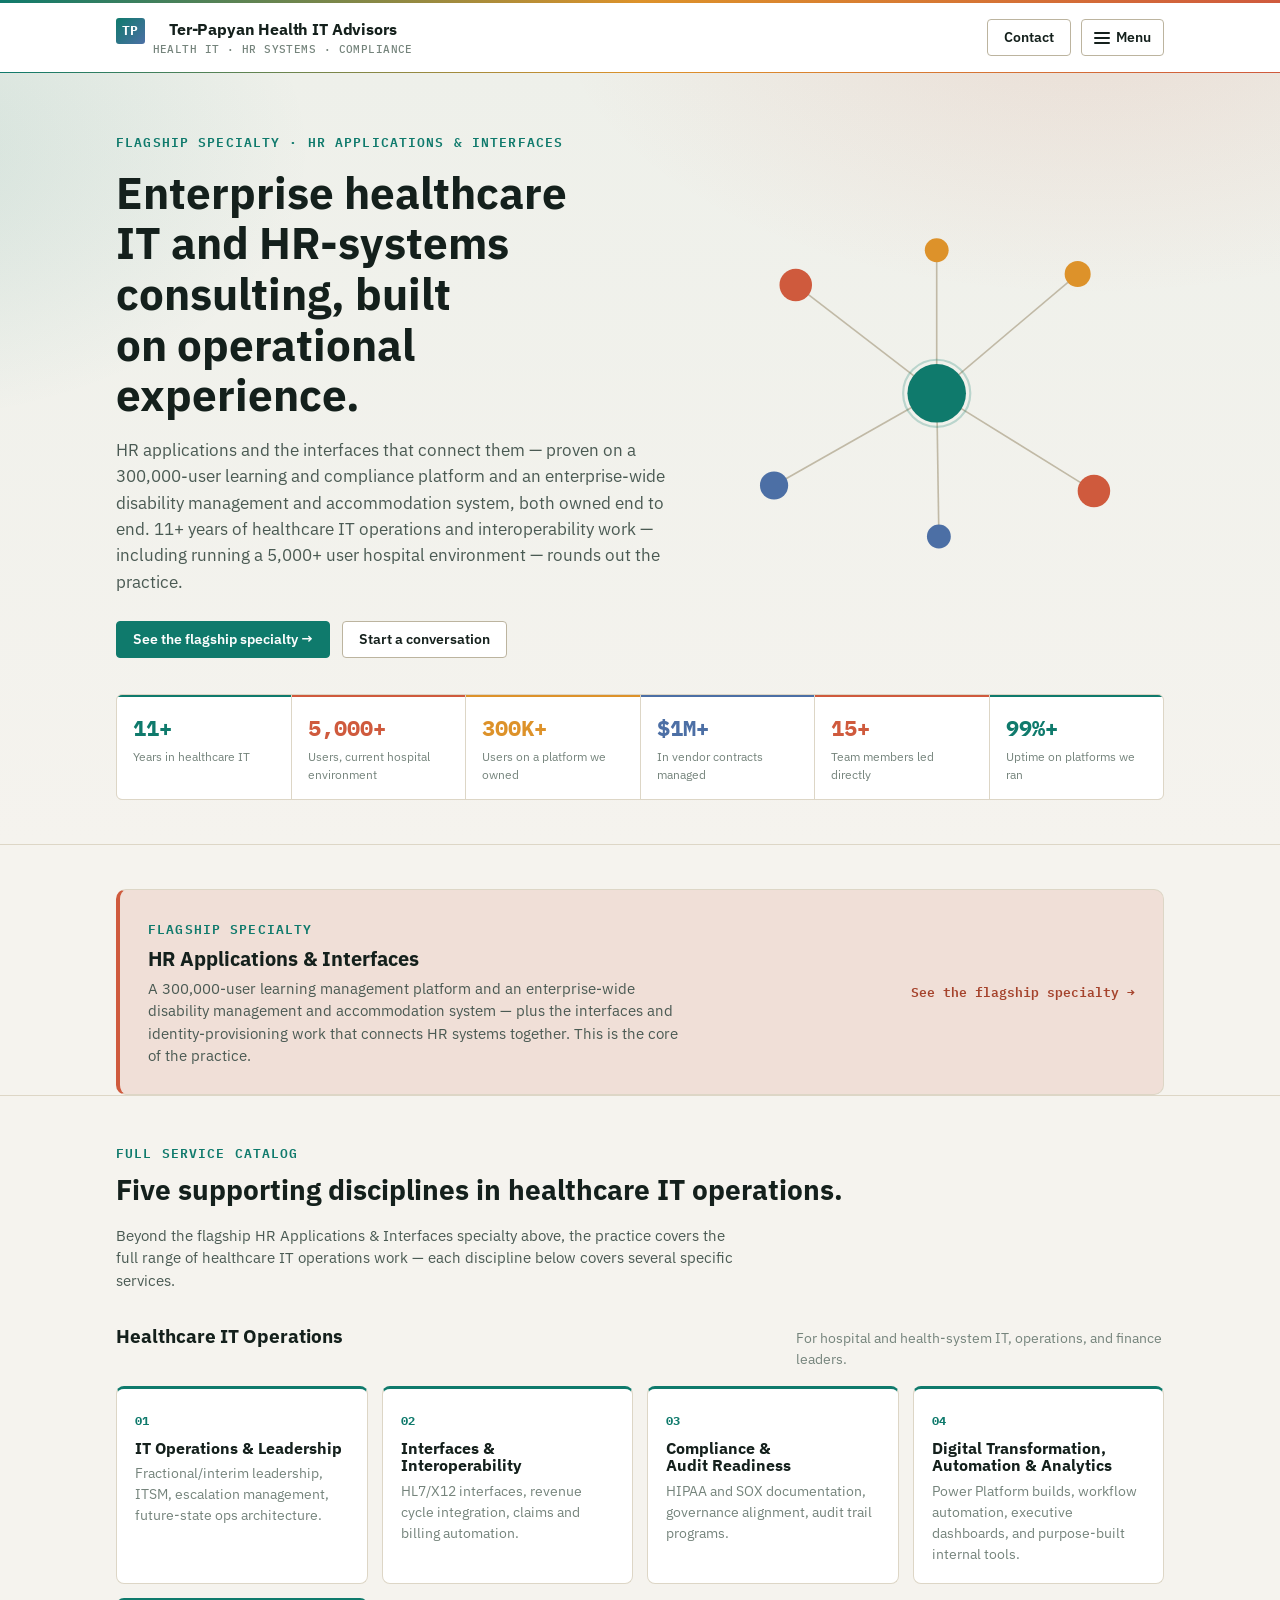
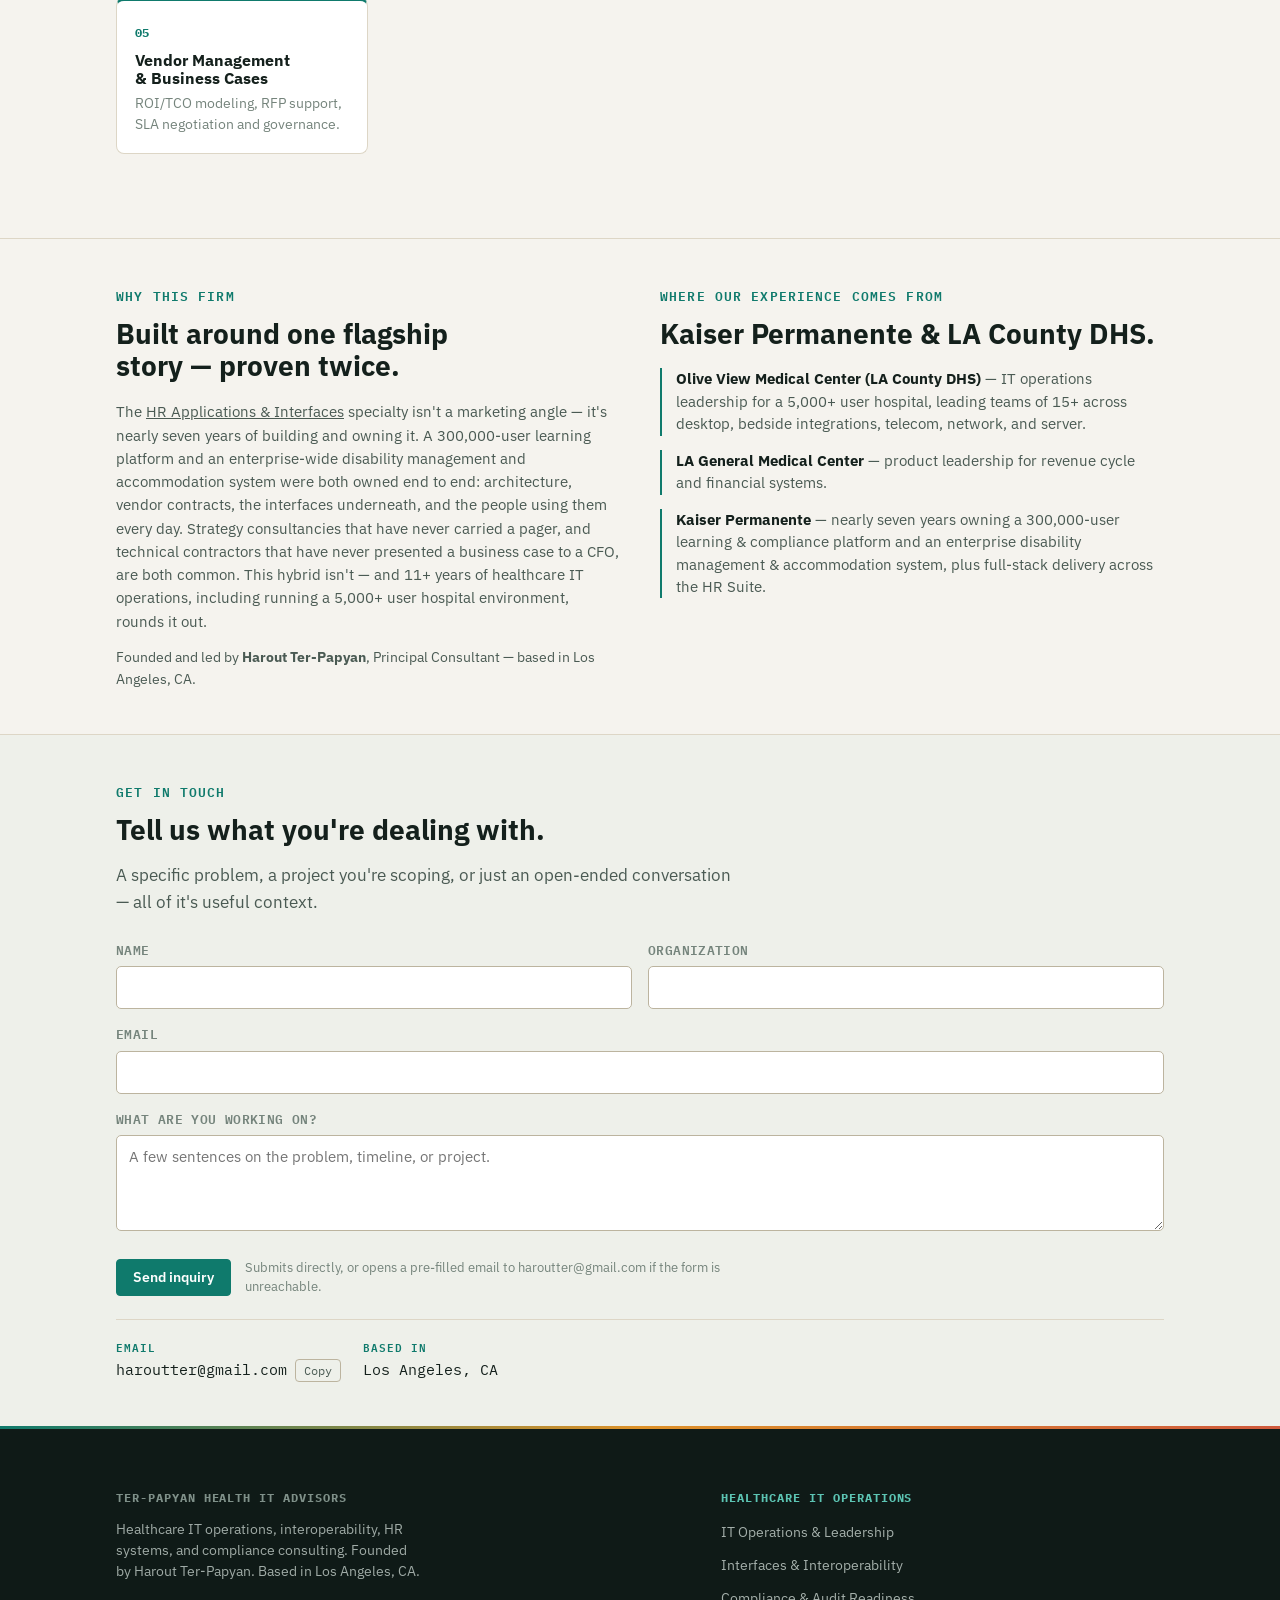
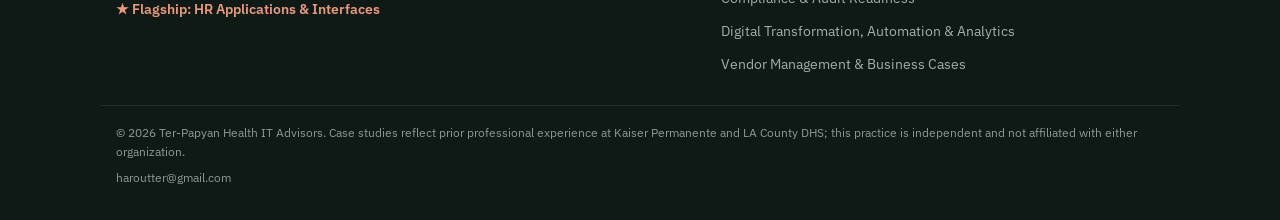
==== commit a28b7764: "update" ====
--- a/index.html
+++ b/index.html
@@ -53,20 +53,9 @@
       <ul class="nav-list is-a">
         <li><a href="#it-ops"><span class="tag">01</span> IT Operations &amp; Interim Leadership</a></li>
         <li><a href="#interfaces"><span class="tag">02</span> Interfaces &amp; Interoperability</a></li>
-        <li><a href="#compliance"><span class="tag">06</span> Compliance &amp; Audit Readiness</a></li>
-        <li><a href="#digital"><span class="tag">07</span> Digital Transformation &amp; Automation</a></li>
-        <li><a href="#vendor"><span class="tag">08</span> Vendor Management &amp; Business Cases</a></li>
-      </ul>
-    </div>
-
-    <div>
-      <div class="nav-group-label is-b">HR Tech, Learning &amp; Compliance Systems</div>
-      <ul class="nav-list is-b">
-        <li><a href="#hrtech"><span class="tag">03</span> HR Technology &amp; HCM Platforms</a></li>
-        <li><a href="#learning"><span class="tag">04</span> Learning &amp; Compliance Training Platforms</a></li>
-        <li><a href="#disability"><span class="tag">05</span> Disability Management Systems</a></li>
-        <li><a href="#analytics"><span class="tag">09</span> Analytics &amp; Executive Dashboards</a></li>
-        <li><a href="#tools"><span class="tag">10</span> Custom Internal Tools</a></li>
+        <li><a href="#compliance"><span class="tag">03</span> Compliance &amp; Audit Readiness</a></li>
+        <li><a href="#digital"><span class="tag">04</span> Digital Transformation, Automation &amp; Analytics</a></li>
+        <li><a href="#vendor"><span class="tag">05</span> Vendor Management &amp; Business Cases</a></li>
       </ul>
     </div>
 
@@ -90,10 +79,10 @@
           <span class="eyebrow">Flagship Specialty &middot; HR Applications &amp; Interfaces</span>
           <h1 style="margin-top:14px;">Enterprise healthcare IT and HR-systems consulting, built on operational experience.</h1>
           <p class="hero-sub">
-            HR applications and the interfaces that connect them &mdash; proven on KP Learn, Kaiser Permanente's
-            300,000-user learning and compliance platform, and Integrated Disability Management (IDM), its
-            enterprise-wide disability case management system. 11+ years of healthcare IT operations and
-            interoperability work &mdash; including running a 5,000+ user hospital environment &mdash; rounds out the practice.
+            HR applications and the interfaces that connect them &mdash; proven on a 300,000-user learning and
+            compliance platform and an enterprise-wide disability management and accommodation system, both owned
+            end to end. 11+ years of healthcare IT operations and interoperability work &mdash; including running a
+            5,000+ user hospital environment &mdash; rounds out the practice.
           </p>
           <div class="hero-actions">
             <a href="#flagship" class="btn btn-primary">See the flagship specialty &rarr;</a>
@@ -141,7 +130,7 @@
         <div class="flagship-callout-text">
           <span class="eyebrow">Flagship specialty</span>
           <h3>HR Applications &amp; Interfaces</h3>
-          <p>KP Learn (300,000+ users) and Integrated Disability Management (IDM) &mdash; plus the interfaces and identity-provisioning work that connects HR systems together. This is the core of the practice.</p>
+          <p>A 300,000-user learning management platform and an enterprise-wide disability management and accommodation system &mdash; plus the interfaces and identity-provisioning work that connects HR systems together. This is the core of the practice.</p>
         </div>
         <span class="flagship-callout-cta">See the flagship specialty &rarr;</span>
       </a>
@@ -152,18 +141,18 @@
     <div class="wrap">
       <div style="margin-bottom:34px;">
         <span class="eyebrow">Full service catalog</span>
-        <h2 style="margin-top:10px;">Ten services across two disciplines.</h2>
-        <p style="color:var(--ink-soft); font-size:14.5px; max-width:70ch;">Beyond the flagship specialty above, the practice covers the full range of healthcare IT operations and HR/People systems work.</p>
+        <h2 style="margin-top:10px;">Five supporting disciplines in healthcare IT operations.</h2>
+        <p style="color:var(--ink-soft); font-size:14.5px; max-width:70ch;">Beyond the flagship HR Applications &amp; Interfaces specialty above, the practice covers the full range of healthcare IT operations work &mdash; each discipline below covers several specific services.</p>
       </div>
       <div class="lane lane-a">
         <div class="lane-head">
-          <h3>01&ndash;08 &middot; Healthcare IT Operations</h3>
+          <h3>Healthcare IT Operations</h3>
           <p class="lane-desc">For hospital and health-system IT, operations, and finance leaders.</p>
         </div>
         <div class="card-grid">
           <a class="card" href="#it-ops">
             <span class="tag">01</span>
-            <h4>IT Operations &amp; Interim Leadership</h4>
+            <h4>IT Operations &amp; Leadership</h4>
             <p>Fractional/interim leadership, ITSM, escalation management, future-state ops architecture.</p>
           </a>
           <a class="card" href="#interfaces">
@@ -172,54 +161,19 @@
             <p>HL7/X12 interfaces, revenue cycle integration, claims and billing automation.</p>
           </a>
           <a class="card" href="#compliance">
-            <span class="tag">06</span>
+            <span class="tag">03</span>
             <h4>Compliance &amp; Audit Readiness</h4>
             <p>HIPAA and SOX documentation, governance alignment, audit trail programs.</p>
           </a>
           <a class="card" href="#digital">
-            <span class="tag">07</span>
-            <h4>Digital Transformation &amp; Automation</h4>
-            <p>Power Platform builds, digital forms, ITSM workflow redesign.</p>
+            <span class="tag">04</span>
+            <h4>Digital Transformation, Automation &amp; Analytics</h4>
+            <p>Power Platform builds, workflow automation, executive dashboards, and purpose-built internal tools.</p>
           </a>
           <a class="card" href="#vendor">
-            <span class="tag">08</span>
+            <span class="tag">05</span>
             <h4>Vendor Management &amp; Business Cases</h4>
             <p>ROI/TCO modeling, RFP support, SLA negotiation and governance.</p>
-          </a>
-        </div>
-      </div>
-
-      <div class="lane lane-b">
-        <div class="lane-head">
-          <h3>03, 04, 05, 09, 10 &middot; HR Tech, Learning &amp; Compliance Systems</h3>
-          <p class="lane-desc">For HR, People Ops, and Learning leaders &mdash; healthcare or otherwise.</p>
-          <p class="lane-desc" style="margin-top:2px;"><a href="#flagship">03, 04 and 05 make up the flagship HR Applications &amp; Interfaces specialty &mdash; see the full page &rarr;</a></p>
-        </div>
-        <div class="card-grid">
-          <a class="card" href="#hrtech">
-            <span class="tag">03</span>
-            <h4>HR Technology &amp; HCM Platforms</h4>
-            <p>Oracle HCM Cloud strategy and migration, IAM design for HR systems.</p>
-          </a>
-          <a class="card" href="#learning">
-            <span class="tag">04</span>
-            <h4>Learning &amp; Compliance Training Platforms</h4>
-            <p>LMS strategy, vendor management, compliance training rollouts.</p>
-          </a>
-          <a class="card" href="#disability">
-            <span class="tag">05</span>
-            <h4>Disability Management Systems</h4>
-            <p>Enterprise disability case management and accommodation portal design.</p>
-          </a>
-          <a class="card" href="#analytics">
-            <span class="tag">09</span>
-            <h4>Analytics &amp; Executive Dashboards</h4>
-            <p>Power BI builds for KPI, OKR, and compliance reporting.</p>
-          </a>
-          <a class="card" href="#tools">
-            <span class="tag">10</span>
-            <h4>Custom Internal Tools</h4>
-            <p>Purpose-built internal applications in place of an enterprise SaaS contract.</p>
           </a>
         </div>
       </div>
@@ -233,11 +187,12 @@
         <h2 style="margin-top:10px;">Built around one flagship story &mdash; proven twice.</h2>
         <p style="color:var(--ink-soft); font-size:15px;">
           The <a href="#flagship">HR Applications &amp; Interfaces</a> specialty isn't a marketing angle &mdash; it's
-          nearly seven years of building and owning it. KP Learn (300,000+ users) and Integrated Disability Management
-          were both owned end to end: architecture, vendor contracts, the interfaces underneath, and the people using
-          them every day. Strategy consultancies that have never carried a pager, and technical contractors that have
-          never presented a business case to a CFO, are both common. This hybrid isn't &mdash; and 11+ years of
-          healthcare IT operations, including running a 5,000+ user hospital environment, rounds it out.
+          nearly seven years of building and owning it. A 300,000-user learning platform and an enterprise-wide
+          disability management and accommodation system were both owned end to end: architecture, vendor contracts,
+          the interfaces underneath, and the people using them every day. Strategy consultancies that have never
+          carried a pager, and technical contractors that have never presented a business case to a CFO, are both
+          common. This hybrid isn't &mdash; and 11+ years of healthcare IT operations, including running a 5,000+
+          user hospital environment, rounds it out.
         </p>
         <p style="color:var(--ink-soft); font-size:14px; margin-top:14px;">
           Founded and led by <strong>Harout Ter-Papyan</strong>, Principal Consultant &mdash; based in Los Angeles, CA.
@@ -249,7 +204,7 @@
         <ul class="proof-list" style="margin-top:14px;">
           <li><strong>Olive View Medical Center (LA County DHS)</strong> &mdash; IT operations leadership for a 5,000+ user hospital, leading teams of 15+ across desktop, bedside integrations, telecom, network, and server.</li>
           <li><strong>LA General Medical Center</strong> &mdash; product leadership for revenue cycle and financial systems.</li>
-          <li><strong>Kaiser Permanente</strong> &mdash; nearly seven years owning KP Learn (300,000+ users) and Integrated Disability Management, plus full-stack delivery across the HR Suite.</li>
+          <li><strong>Kaiser Permanente</strong> &mdash; nearly seven years owning a 300,000-user learning &amp; compliance platform and an enterprise disability management &amp; accommodation system, plus full-stack delivery across the HR Suite.</li>
         </ul>
       </div>
     </div>
@@ -304,7 +259,8 @@
           <span class="eyebrow">Flagship Specialty</span>
           <h1 style="margin-top:14px;">HR applications and the interfaces that connect them.</h1>
           <p class="hero-sub">
-            Two enterprise HR systems, owned end to end, plus the integration work that ties HR applications
+            Enterprise HR systems &mdash; core HR/HCM, learning management, and disability management &amp;
+            accommodation requests &mdash; owned end to end, plus the integration work that ties HR applications
             together and keeps identity and access flowing between them. This is the core of the practice.
           </p>
           <div class="hero-actions"><a href="#" class="btn btn-primary" data-scroll-local>Discuss an engagement</a></div>
@@ -315,7 +271,7 @@
             <line x1="285" y1="140" x2="233" y2="163"/>
           </g>
 
-          <!-- KP Learn cluster -->
+          <!-- Learning platform cluster -->
           <g stroke="var(--line-strong)" stroke-width="1" opacity="0.5">
             <line x1="80" y1="80" x2="120" y2="55"/>
             <line x1="120" y1="55" x2="150" y2="90"/>
@@ -335,7 +291,7 @@
           <circle cx="120" cy="222" r="6" fill="var(--secondary)"/>
           <circle cx="150" cy="180" r="5" fill="var(--accent)"/>
 
-          <!-- IDM cluster -->
+          <!-- Disability management cluster -->
           <path d="M255 215 C 288 224, 300 122, 333 102 S 372 128, 392 88" stroke="var(--line-strong)" stroke-width="2" fill="none" stroke-dasharray="1 9" stroke-linecap="round"/>
           <circle cx="255" cy="215" r="7" fill="var(--tertiary)"/>
           <circle cx="318" cy="128" r="7" fill="var(--accent)"/>
@@ -355,30 +311,54 @@
   </div>
 
   <section class="block">
-    <div class="wrap two-col">
-      <div class="panel">
-        <span class="eyebrow">Case study</span>
-        <h3 style="font-size:18px; margin:8px 0 4px;">KP Learn</h3>
-        <p style="font-size:13.5px; color:var(--ink-faint); margin-bottom:14px;">Kaiser Permanente's enterprise learning and compliance platform</p>
-        <ul class="proof-list">
-          <li><strong>300,000+</strong> users on a platform we owned the product roadmap for</li>
-          <li>Managed <strong>$1M+</strong> in vendor service contracts and ongoing governance</li>
-          <li>Drove cross-functional delivery across HR, Learning, InfoSec, and Enterprise Architecture</li>
-          <li>Championed UX improvements that increased adoption while reducing support volume</li>
-        </ul>
-        <p style="margin-top:16px;"><a href="#learning">Full learning &amp; compliance training page &rarr;</a></p>
-      </div>
-      <div class="panel">
-        <span class="eyebrow">Case study</span>
-        <h3 style="font-size:18px; margin:8px 0 4px;">Integrated Disability Management (IDM)</h3>
-        <p style="font-size:13.5px; color:var(--ink-faint); margin-bottom:14px;">Kaiser Permanente's enterprise disability case management system</p>
-        <ul class="proof-list">
-          <li>Owned enterprise disability case management end to end, system architecture through the portal itself</li>
-          <li>Redesigned the accommodation portal with legal considerations in mind</li>
-          <li>Technical lead for the <strong>IDM migration to HCM Cloud</strong></li>
-          <li>Led the case-image storage migration underpinning the system</li>
-        </ul>
-        <p style="margin-top:16px;"><a href="#disability">Full disability management page &rarr;</a></p>
+    <div class="wrap">
+      <h2 style="margin-bottom:20px;">Three disciplines, owned end to end</h2>
+      <div style="display:grid; grid-template-columns:repeat(auto-fit, minmax(260px, 1fr)); gap:18px;">
+        <div class="panel">
+          <span class="eyebrow">Discipline</span>
+          <h3 style="font-size:17px; margin:8px 0 12px;">HCM &amp; Core HR Applications</h3>
+          <ul class="check-list">
+            <li>HCM Cloud strategy, architecture, and migration planning</li>
+            <li>HR Suite application architecture and modernization</li>
+            <li>Legacy-to-cloud migration technical leadership</li>
+            <li>SaaS ecosystem integration across HR platforms</li>
+          </ul>
+        </div>
+        <div class="panel">
+          <span class="eyebrow">Discipline</span>
+          <h3 style="font-size:17px; margin:8px 0 12px;">Learning Management (LMS) &amp; Compliance Training</h3>
+          <ul class="check-list">
+            <li>LMS strategy and product roadmap ownership &mdash; <strong>300,000+</strong> users</li>
+            <li>Vendor selection, contracting, and ongoing governance &mdash; <strong>$1M+</strong> managed</li>
+            <li>Compliance training program design and rollout</li>
+            <li>Platform adoption, UX improvement, and support-volume reduction</li>
+          </ul>
+        </div>
+        <div class="panel">
+          <span class="eyebrow">Discipline</span>
+          <h3 style="font-size:17px; margin:8px 0 12px;">Disability Management &amp; Accommodation Requests</h3>
+          <ul class="check-list">
+            <li>Enterprise disability case management system strategy</li>
+            <li>Employee and candidate workplace accommodation request portals</li>
+            <li>ADA-related workflow design, built with legal review in mind</li>
+            <li>Injury reporting and OSHA recordkeeping workflows</li>
+            <li>Case document and image storage migration into a unified system</li>
+          </ul>
+        </div>
+      </div>
+    </div>
+  </section>
+
+  <section class="block">
+    <div class="wrap">
+      <div class="panel" style="max-width:none;">
+        <h2 style="font-size:18px;">Proof from the field</h2>
+        <p style="margin-top:14px; color:var(--ink-soft); font-size:14.5px; line-height:1.65;">
+          The product roadmap for a <strong>300,000+</strong> user learning &amp; compliance platform was owned end to end, alongside <strong>$1M+</strong> in vendor service contracts. On the disability side, an enterprise case management system was rebuilt from the architecture up through the accommodation portal itself &mdash; redesigned &ldquo;with legal considerations in mind&rdquo; and later carried through a migration to HCM Cloud, with case document and image storage moved into the unified application along the way.
+        </p>
+        <p style="margin-top:12px; color:var(--ink-soft); font-size:14.5px; line-height:1.65;">
+          Underneath both systems, API and ETL work automated identity provisioning and cut manual access-management workload <strong>40%+</strong> &mdash; nearly seven years of continuous ownership across core HR, learning, and disability management systems.
+        </p>
       </div>
     </div>
   </section>
@@ -388,7 +368,7 @@
       <div>
         <h2>The connective tissue: interfaces</h2>
         <p style="color:var(--ink-soft); font-size:15px; margin-bottom:16px;">
-          KP Learn and IDM aren't just applications &mdash; they're endpoints on a network of HR data moving between
+          HR applications aren't standalone &mdash; they're endpoints on a network of HR data moving between
           systems. The interface and integration work underneath them is what actually keeps HR applications
           usable, secure, and in sync.
         </p>
@@ -402,14 +382,10 @@
       </div>
       <div class="who-for">
         <span class="eyebrow">Who this is for</span>
-        <p>HR and People Ops leaders running (or replacing) an LMS or a disability/accommodation system, and IT
-          teams who need the interfaces between HR applications &mdash; and the identity provisioning that rides on
-          them &mdash; designed by someone who has owned both the systems and the integrations.</p>
-        <p style="margin-top:14px; font-size:13.5px;">
-          Want more depth on one piece? <a href="#hrtech">HR Technology &amp; HCM Platforms</a> &middot;
-          <a href="#learning">Learning &amp; Compliance Training</a> &middot;
-          <a href="#disability">Disability Management Systems</a>
-        </p>
+        <p>HR and People Ops leaders running (or replacing) an HCM platform, an LMS, or a disability/accommodation
+          system, and IT teams who need the interfaces between HR applications &mdash; and the identity
+          provisioning that rides on them &mdash; designed by someone who has owned both the systems and the
+          integrations.</p>
       </div>
     </div>
   </section>
@@ -491,12 +467,13 @@
       </div>
       <div class="panel">
         <h2 style="font-size:18px;">Proof from the field</h2>
-        <ul class="proof-list" style="margin-top:14px;">
-          <li>Currently <strong>IT Operations Supervisor</strong> for a 5,000+ user LA County hospital environment</li>
-          <li>Leads cross-functional teams of <strong>15+</strong> across five service lines</li>
-          <li>Designed a future-state IT operations architecture, improving service delivery efficiency an estimated <strong>20&ndash;30%</strong></li>
-          <li>Built a 9-slide clinical staff IT onboarding proposal around a centralized Cherwell workflow with Power Platform integration</li>
-        </ul>
+        <p style="margin-top:14px; color:var(--ink-soft); font-size:14.5px; line-height:1.65;">
+          We currently lead IT operations for a 5,000+ user LA County hospital, running cross-functional teams of
+          <strong>15+</strong> across five service lines. A future-state operations architecture built for that
+          environment is projected to improve service delivery efficiency <strong>20&ndash;30%</strong>, and a
+          clinical staff onboarding proposal built around a centralized Cherwell workflow with Power Platform
+          integration is now moving toward implementation.
+        </p>
       </div>
     </div>
     <div class="who-for">
@@ -578,12 +555,13 @@
       </div>
       <div class="panel">
         <h2 style="font-size:18px;">Proof from the field</h2>
-        <ul class="proof-list" style="margin-top:14px;">
-          <li>Led HL7/X12 data exchange initiatives at LA General Medical Center, reducing interface errors and exceptions by <strong>20%+</strong></li>
-          <li>Delivered automation and integration solutions that improved billing accuracy and accelerated revenue realization an estimated <strong>15&ndash;25%</strong></li>
-          <li>Hands-on experience across Epic/KP HealthConnect modules: ADT, Resolute Professional &amp; Hospital Billing and Claims, Cadence, Prelude, Tapestry</li>
-          <li>Working knowledge of 837/X12, HL7, CMS, and ACA EDGE server business rules</li>
-        </ul>
+        <p style="margin-top:14px; color:var(--ink-soft); font-size:14.5px; line-height:1.65;">
+          HL7/X12 data exchange work at LA General Medical Center cut interface errors and exceptions <strong>20%+</strong>,
+          and the automation and integration solutions built around it improved billing accuracy and accelerated
+          revenue realization an estimated <strong>15&ndash;25%</strong>. That work spans hands-on experience across
+          Epic-adjacent modules &mdash; ADT, Resolute Professional &amp; Hospital Billing and Claims, Cadence, Prelude,
+          Tapestry &mdash; plus 837/X12, HL7, CMS, and ACA EDGE server business rules.
+        </p>
       </div>
     </div>
     <div class="who-for">
@@ -617,264 +595,15 @@
   </section>
 </section>
 
-<!-- 03 HR TECH -->
-<section class="page lane-b" id="page-hrtech">
-  <div data-page-title>HR Technology &amp; HCM Platforms</div>
-  <div class="hero">
-    <div class="wrap">
-      <div class="crumb"><a href="#home">Home</a> / <a href="#flagship">Flagship Specialty</a> / Service 03</div>
-      <div class="hero-grid">
-        <div>
-          <span class="eyebrow">03 &middot; HR Tech, Learning &amp; Compliance Systems</span>
-          <h1 style="margin-top:14px;">HR systems and HCM Cloud migrations, designed by a team that has owned the HR Suite.</h1>
-          <p class="hero-sub">Architecture and migration work for HR platforms &mdash; not just implementation, but ownership of how HR technology actually gets used.</p>
-          <div class="hero-actions"><a href="#" class="btn btn-primary" data-scroll-local>Discuss an engagement</a></div>
-        </div>
-        <svg class="hero-illustration" viewBox="0 0 420 340" role="img" aria-label="A legacy system stack migrating into a cloud platform of layered services">
-          <g opacity="0.85">
-            <rect x="30" y="196" width="110" height="26" rx="6" fill="var(--tertiary)" opacity="0.55"/>
-            <rect x="30" y="164" width="110" height="26" rx="6" fill="var(--tertiary)" opacity="0.75"/>
-            <rect x="30" y="132" width="110" height="26" rx="6" fill="var(--tertiary)"/>
-          </g>
-          <path d="M150 168 C 190 150, 210 150, 235 165" stroke="var(--line-strong)" stroke-width="2" fill="none"/>
-          <polygon points="235,165 224,159 226,171" fill="var(--line-strong)"/>
-          <path d="M300 90c-46 0-64 30-58 55-22 4-30 24-16 40h176c20-12 14-38-10-44 4-30-24-56-58-48-8-14-24-14-34-3Z" fill="var(--secondary-soft)" stroke="var(--secondary)" stroke-width="2"/>
-          <rect x="265" y="150" width="70" height="20" rx="5" fill="var(--secondary)"/>
-          <rect x="265" y="176" width="70" height="20" rx="5" fill="var(--accent)"/>
-          <rect x="265" y="202" width="70" height="20" rx="5" fill="var(--tertiary)"/>
-        </svg>
-      </div>
-    </div>
-  </div>
-
-  <section class="block">
-    <div class="wrap two-col">
-      <div>
-        <h2>What this covers</h2>
-        <ul class="check-list">
-          <li>Oracle HCM Cloud strategy and migration planning</li>
-          <li>HR Suite application architecture and modernization</li>
-          <li>Identity and access provisioning / IAM design for HR systems</li>
-          <li>SaaS ecosystem integration across HR platforms</li>
-          <li>Legacy-to-cloud migration technical leadership</li>
-        </ul>
-      </div>
-      <div class="panel">
-        <h2 style="font-size:18px;">Proof from the field</h2>
-        <ul class="proof-list" style="margin-top:14px;">
-          <li>Technical lead for the <strong>Integrated Disability Management (IDM) migration to HCM Cloud</strong> at Kaiser Permanente</li>
-          <li>Designed API and ETL solutions that automated identity provisioning, cutting manual access-management workload <strong>40%+</strong></li>
-          <li>Solutions architect for enterprise technology across the entire HR and Learning organization at Kaiser</li>
-          <li>Nearly seven years of platform ownership spanning KP Learn, IDM, and other enterprise HR systems</li>
-        </ul>
-      </div>
-    </div>
-    <div class="who-for">
-      <span class="eyebrow">Who this is for</span>
-      <p>HR/People Ops and IT teams planning or mid-migration to a cloud HCM platform, or who need an architect fluent in both the HR business process and the technical integration underneath it.</p>
-    </div>
-  </section>
-
-  <section class="block form-section">
-    <div class="wrap">
-      <span class="eyebrow">Discuss this service</span>
-      <h2 style="margin-top:10px; margin-bottom:20px;">Ask about HR technology &amp; HCM platforms.</h2>
-      <form data-lead-form data-service-name="HR Technology & HCM Platforms">
-        <div class="field-context" style="margin-bottom:18px;">Inquiry about &rarr; 03 &middot; HR Technology &amp; HCM Platforms</div>
-        <div class="form-grid">
-          <div class="field"><label>Name</label><input name="name" type="text" required></div>
-          <div class="field"><label>Organization</label><input name="org" type="text"></div>
-          <div class="field full"><label>Email</label><input name="email" type="email" required></div>
-          <div class="field full"><label>What's the situation?</label><textarea name="message" required placeholder="Current HR system, migration stage, timeline..."></textarea></div>
-        </div>
-        <div class="form-foot">
-          <button type="submit" class="btn btn-primary">Send inquiry</button>
-          <span class="form-note">Submits directly, or opens a pre-filled email if the form is unreachable.</span>
-        </div>
-      </form>
-      <div class="confirm"></div>
-      <div class="contact-direct">
-        <div class="contact-item"><span class="eyebrow">Email</span><div class="contact-row"><span class="val">haroutter@gmail.com</span><button class="copy-btn" data-copy="haroutter@gmail.com">Copy</button></div></div>
-      </div>
-    </div>
-  </section>
-</section>
-
-<!-- 04 LEARNING -->
-<section class="page lane-b" id="page-learning">
-  <div data-page-title>Learning &amp; Compliance Training Platforms</div>
-  <div class="hero">
-    <div class="wrap">
-      <div class="crumb"><a href="#home">Home</a> / <a href="#flagship">Flagship Specialty</a> / Service 04</div>
-      <div class="hero-grid">
-        <div>
-          <span class="eyebrow">04 &middot; HR Tech, Learning &amp; Compliance Systems</span>
-          <h1 style="margin-top:14px;">LMS strategy and vendor management, built on owning a 300,000-user learning platform.</h1>
-          <p class="hero-sub">Product-level ownership of enterprise learning and compliance training platforms, not just a rollout project.</p>
-          <div class="hero-actions"><a href="#" class="btn btn-primary" data-scroll-local>Discuss an engagement</a></div>
-        </div>
-        <svg class="hero-illustration" viewBox="0 0 420 340" role="img" aria-label="A dense field of learner nodes connected to one central learning platform">
-          <g stroke="var(--line-strong)" stroke-width="1" opacity="0.8">
-            <line x1="210" y1="170" x2="100" y2="90"/><line x1="210" y1="170" x2="150" y2="60"/>
-            <line x1="210" y1="170" x2="230" y2="45"/><line x1="210" y1="170" x2="300" y2="65"/>
-            <line x1="210" y1="170" x2="345" y2="120"/><line x1="210" y1="170" x2="355" y2="200"/>
-            <line x1="210" y1="170" x2="300" y2="270"/><line x1="210" y1="170" x2="215" y2="300"/>
-            <line x1="210" y1="170" x2="120" y2="260"/><line x1="210" y1="170" x2="70" y2="200"/>
-            <line x1="210" y1="170" x2="65" y2="135"/><line x1="210" y1="170" x2="270" y2="230"/>
-          </g>
-          <circle cx="100" cy="90" r="6" fill="var(--secondary)"/><circle cx="150" cy="60" r="5" fill="var(--accent)"/>
-          <circle cx="230" cy="45" r="6" fill="var(--tertiary)"/><circle cx="300" cy="65" r="5" fill="var(--secondary)"/>
-          <circle cx="345" cy="120" r="6" fill="var(--accent)"/><circle cx="355" cy="200" r="5" fill="var(--tertiary)"/>
-          <circle cx="300" cy="270" r="6" fill="var(--secondary)"/><circle cx="215" cy="300" r="5" fill="var(--accent)"/>
-          <circle cx="120" cy="260" r="6" fill="var(--tertiary)"/><circle cx="70" cy="200" r="5" fill="var(--secondary)"/>
-          <circle cx="65" cy="135" r="6" fill="var(--accent)"/><circle cx="270" cy="230" r="5" fill="var(--tertiary)"/>
-          <circle cx="210" cy="170" r="30" fill="var(--secondary)"/>
-          <path d="M198 170c0-8 6-13 12-13s12 5 12 13" fill="none" stroke="#fff" stroke-width="2" opacity="0.85"/>
-        </svg>
-      </div>
-    </div>
-  </div>
-
-  <section class="block">
-    <div class="wrap two-col">
-      <div>
-        <h2>What this covers</h2>
-        <ul class="check-list">
-          <li>LMS strategy and product roadmap ownership</li>
-          <li>Vendor selection, contracting, and ongoing governance</li>
-          <li>Compliance training program design and rollout</li>
-          <li>Platform adoption, UX improvement, and support-volume reduction</li>
-          <li>Cross-functional delivery across HR, Learning, InfoSec, and Enterprise Architecture</li>
-        </ul>
-      </div>
-      <div class="panel">
-        <h2 style="font-size:18px;">Proof from the field</h2>
-        <ul class="proof-list" style="margin-top:14px;">
-          <li>Principal consultant and product owner for <strong>KP Learn</strong>, Kaiser Permanente's enterprise learning and compliance platform &mdash; <strong>300,000+</strong> users</li>
-          <li>Managed <strong>$1M+</strong> in vendor service contracts and owned the full product roadmap</li>
-          <li>Drove cross-functional delivery across HR, Learning, InfoSec, and Enterprise Architecture teams</li>
-          <li>Championed UX improvements that increased platform adoption while reducing support volume</li>
-        </ul>
-      </div>
-    </div>
-    <div class="who-for">
-      <span class="eyebrow">Who this is for</span>
-      <p>Large employers &mdash; healthcare or otherwise &mdash; evaluating, replacing, or trying to get more adoption out of an LMS or compliance-training platform.</p>
-    </div>
-  </section>
-
-  <section class="block form-section">
-    <div class="wrap">
-      <span class="eyebrow">Discuss this service</span>
-      <h2 style="margin-top:10px; margin-bottom:20px;">Ask about learning &amp; compliance training platforms.</h2>
-      <form data-lead-form data-service-name="Learning & Compliance Training Platforms">
-        <div class="field-context" style="margin-bottom:18px;">Inquiry about &rarr; 04 &middot; Learning &amp; Compliance Training Platforms</div>
-        <div class="form-grid">
-          <div class="field"><label>Name</label><input name="name" type="text" required></div>
-          <div class="field"><label>Organization</label><input name="org" type="text"></div>
-          <div class="field full"><label>Email</label><input name="email" type="email" required></div>
-          <div class="field full"><label>What's the situation?</label><textarea name="message" required placeholder="Current LMS, user count, pain points..."></textarea></div>
-        </div>
-        <div class="form-foot">
-          <button type="submit" class="btn btn-primary">Send inquiry</button>
-          <span class="form-note">Submits directly, or opens a pre-filled email if the form is unreachable.</span>
-        </div>
-      </form>
-      <div class="confirm"></div>
-      <div class="contact-direct">
-        <div class="contact-item"><span class="eyebrow">Email</span><div class="contact-row"><span class="val">haroutter@gmail.com</span><button class="copy-btn" data-copy="haroutter@gmail.com">Copy</button></div></div>
-      </div>
-    </div>
-  </section>
-</section>
-
-<!-- 05 DISABILITY MANAGEMENT -->
-<section class="page lane-b" id="page-disability">
-  <div data-page-title>Disability Management Systems</div>
-  <div class="hero">
-    <div class="wrap">
-      <div class="crumb"><a href="#home">Home</a> / <a href="#flagship">Flagship Specialty</a> / Service 05</div>
-      <div class="hero-grid">
-        <div>
-          <span class="eyebrow">05 &middot; HR Tech, Learning &amp; Compliance Systems</span>
-          <h1 style="margin-top:14px;">Disability case management and accommodation portals, built with legal considerations in mind.</h1>
-          <p class="hero-sub">One of the least-served specialties in HR tech consulting &mdash; and one we've owned end to end, from system architecture to the portal itself.</p>
-          <div class="hero-actions"><a href="#" class="btn btn-primary" data-scroll-local>Discuss an engagement</a></div>
-        </div>
-        <svg class="hero-illustration" viewBox="0 0 420 340" role="img" aria-label="A case moving through request, review and decision stages to an approved outcome">
-          <path d="M45 250 C 130 260, 150 90, 235 100 S 340 230, 385 90" stroke="var(--line-strong)" stroke-width="2.5" fill="none" stroke-dasharray="1 10" stroke-linecap="round"/>
-          <circle cx="45" cy="250" r="20" fill="var(--secondary)"/>
-          <rect x="130" y="70" width="50" height="50" rx="10" fill="var(--accent)"/>
-          <polygon points="270,72 305,102 270,132 235,102" fill="var(--tertiary)"/>
-          <circle cx="385" cy="90" r="24" fill="var(--secondary)"/>
-          <path d="M373 90l8 8 16-16" stroke="#fff" stroke-width="3.5" fill="none" stroke-linecap="round" stroke-linejoin="round"/>
-        </svg>
-      </div>
-    </div>
-  </div>
-
-  <section class="block">
-    <div class="wrap two-col">
-      <div>
-        <h2>What this covers</h2>
-        <ul class="check-list">
-          <li>Enterprise disability case management system strategy</li>
-          <li>Candidate and employee workplace accommodation portal design</li>
-          <li>ADA-related workflow design, built with legal review in mind</li>
-          <li>Case document and image storage migration into a unified system</li>
-          <li>Program assessment for an existing disability management process</li>
-        </ul>
-      </div>
-      <div class="panel">
-        <h2 style="font-size:18px;">Proof from the field</h2>
-        <ul class="proof-list" style="margin-top:14px;">
-          <li>Owned the product vision, strategy, and roadmap for <strong>Integrated Disability Management (IDM)</strong>, Kaiser Permanente's enterprise-wide disability case management system</li>
-          <li>Included ownership of the candidate and employee accommodation request portal</li>
-          <li>Redesigned the accommodation portal from the ground up <strong>&ldquo;with legal considerations in mind&rdquo;</strong></li>
-          <li>Led migration of disability case image storage and shared-drive documents into the application itself</li>
-        </ul>
-      </div>
-    </div>
-    <div class="who-for">
-      <span class="eyebrow">Who this is for</span>
-      <p>Large employers who need to build, replace, or mature a disability or workplace-accommodation case management program.</p>
-    </div>
-  </section>
-
-  <section class="block form-section">
-    <div class="wrap">
-      <span class="eyebrow">Discuss this service</span>
-      <h2 style="margin-top:10px; margin-bottom:20px;">Ask about disability management systems.</h2>
-      <form data-lead-form data-service-name="Disability Management Systems">
-        <div class="field-context" style="margin-bottom:18px;">Inquiry about &rarr; 05 &middot; Disability Management Systems</div>
-        <div class="form-grid">
-          <div class="field"><label>Name</label><input name="name" type="text" required></div>
-          <div class="field"><label>Organization</label><input name="org" type="text"></div>
-          <div class="field full"><label>Email</label><input name="email" type="email" required></div>
-          <div class="field full"><label>What's the situation?</label><textarea name="message" required placeholder="Current process, system (if any), timeline..."></textarea></div>
-        </div>
-        <div class="form-foot">
-          <button type="submit" class="btn btn-primary">Send inquiry</button>
-          <span class="form-note">Submits directly, or opens a pre-filled email if the form is unreachable.</span>
-        </div>
-      </form>
-      <div class="confirm"></div>
-      <div class="contact-direct">
-        <div class="contact-item"><span class="eyebrow">Email</span><div class="contact-row"><span class="val">haroutter@gmail.com</span><button class="copy-btn" data-copy="haroutter@gmail.com">Copy</button></div></div>
-      </div>
-    </div>
-  </section>
-</section>
-
-<!-- 06 COMPLIANCE -->
+<!-- 03 COMPLIANCE -->
 <section class="page lane-a" id="page-compliance">
   <div data-page-title>Compliance &amp; Audit Readiness</div>
   <div class="hero">
     <div class="wrap">
-      <div class="crumb"><a href="#home">Home</a> / Service 06</div>
+      <div class="crumb"><a href="#home">Home</a> / Service 03</div>
       <div class="hero-grid">
         <div>
-          <span class="eyebrow">06 &middot; Healthcare IT Operations</span>
+          <span class="eyebrow">03 &middot; Healthcare IT Operations</span>
           <h1 style="margin-top:14px;">Audit-ready documentation and governance for HIPAA and SOX.</h1>
           <p class="hero-sub">An operating discipline, not a one-time checklist &mdash; built from maintaining audit trails on production healthcare systems.</p>
           <div class="hero-actions"><a href="#" class="btn btn-primary" data-scroll-local>Discuss an engagement</a></div>
@@ -908,12 +637,13 @@
       </div>
       <div class="panel">
         <h2 style="font-size:18px;">Proof from the field</h2>
-        <ul class="proof-list" style="margin-top:14px;">
-          <li>Ensured product alignment with HIPAA, SOX, and internal governance across four enterprise Kaiser Permanente applications, maintaining audit trails and compliance reporting</li>
-          <li>Partnered with InfoSec to reduce compliance gaps and audit risk on identity and access systems</li>
-          <li>Delivered executive dashboards that improved compliance tracking and reporting efficiency by <strong>30%</strong></li>
-          <li>Built a suite of compliance reports used organization-wide at Kaiser Permanente</li>
-        </ul>
+        <p style="margin-top:14px; color:var(--ink-soft); font-size:14.5px; line-height:1.65;">
+          Four enterprise applications at Kaiser Permanente were kept aligned with HIPAA, SOX, and internal governance
+          requirements, with audit trails and compliance reporting maintained throughout. Work alongside InfoSec
+          closed compliance gaps and reduced audit risk on identity and access systems, and a suite of
+          compliance-tracking dashboards &mdash; now used organization-wide &mdash; improved reporting efficiency
+          <strong>30%</strong>.
+        </p>
         <p class="small" style="margin-top:14px;">PCI-DSS engagements considered case by case &mdash; ask about scope.</p>
       </div>
     </div>
@@ -928,7 +658,7 @@
       <span class="eyebrow">Discuss this service</span>
       <h2 style="margin-top:10px; margin-bottom:20px;">Ask about compliance &amp; audit readiness.</h2>
       <form data-lead-form data-service-name="Compliance & Audit Readiness">
-        <div class="field-context" style="margin-bottom:18px;">Inquiry about &rarr; 06 &middot; Compliance &amp; Audit Readiness</div>
+        <div class="field-context" style="margin-bottom:18px;">Inquiry about &rarr; 03 &middot; Compliance &amp; Audit Readiness</div>
         <div class="form-grid">
           <div class="field"><label>Name</label><input name="name" type="text" required></div>
           <div class="field"><label>Organization</label><input name="org" type="text"></div>
@@ -948,17 +678,17 @@
   </section>
 </section>
 
-<!-- 07 DIGITAL TRANSFORMATION -->
+<!-- 04 DIGITAL TRANSFORMATION, AUTOMATION & ANALYTICS -->
 <section class="page lane-a" id="page-digital">
-  <div data-page-title>Digital Transformation &amp; Automation</div>
+  <div data-page-title>Digital Transformation, Automation &amp; Analytics</div>
   <div class="hero">
     <div class="wrap">
-      <div class="crumb"><a href="#home">Home</a> / Service 07</div>
+      <div class="crumb"><a href="#home">Home</a> / Service 04</div>
       <div class="hero-grid">
         <div>
-          <span class="eyebrow">07 &middot; Healthcare IT Operations</span>
-          <h1 style="margin-top:14px;">Replacing paper and spreadsheets with workflow automation people actually use.</h1>
-          <p class="hero-sub">Power Platform and ITSM workflow builds designed for adoption, not just deployment.</p>
+          <span class="eyebrow">04 &middot; Healthcare IT Operations</span>
+          <h1 style="margin-top:14px;">Automation, dashboards, and custom tools that replace paper, spreadsheets, and licenses you'll use 10% of.</h1>
+          <p class="hero-sub">Power Platform workflow builds, executive dashboards, and purpose-built internal applications &mdash; designed for adoption, not just deployment.</p>
           <div class="hero-actions"><a href="#" class="btn btn-primary" data-scroll-local>Discuss an engagement</a></div>
         </div>
         <svg class="hero-illustration" viewBox="0 0 420 340" role="img" aria-label="A stack of paper forms transforming into an automated workflow loop">
@@ -982,44 +712,84 @@
   </div>
 
   <section class="block">
-    <div class="wrap two-col">
-      <div>
-        <h2>What this covers</h2>
-        <ul class="check-list">
-          <li>Power Platform solution design (Power Apps, Power Automate, SharePoint)</li>
-          <li>Digital forms and workflow automation</li>
-          <li>ITSM workflow redesign, including Cherwell-based implementations</li>
-          <li>Real-time operational dashboards</li>
-          <li>Change management for newly automated processes</li>
-        </ul>
-      </div>
-      <div class="panel">
+    <div class="wrap">
+      <h2 style="margin-bottom:20px;">Three disciplines, one goal: replace the manual process</h2>
+      <div style="display:grid; grid-template-columns:repeat(auto-fit, minmax(260px, 1fr)); gap:18px;">
+        <div class="panel">
+          <span class="eyebrow">Discipline</span>
+          <h3 style="font-size:17px; margin:8px 0 12px;">Automation &amp; Workflow</h3>
+          <ul class="check-list">
+            <li>Power Platform solution design (Power Apps, Power Automate, SharePoint)</li>
+            <li>Digital forms and workflow automation</li>
+            <li>ITSM workflow redesign, including Cherwell-based implementations</li>
+            <li>Change management for newly automated processes</li>
+          </ul>
+        </div>
+        <div class="panel">
+          <span class="eyebrow">Discipline</span>
+          <h3 style="font-size:17px; margin:8px 0 12px;">Analytics &amp; Executive Dashboards</h3>
+          <ul class="check-list">
+            <li>KPI and OKR dashboard design</li>
+            <li>Power BI implementation and data modeling</li>
+            <li>Compliance and risk-exposure reporting</li>
+            <li>Executive reporting cadence and structure design</li>
+          </ul>
+        </div>
+        <div class="panel">
+          <span class="eyebrow">Discipline</span>
+          <h3 style="font-size:17px; margin:8px 0 12px;">Custom Internal Tools</h3>
+          <ul class="check-list">
+            <li>Full-stack internal application development (.NET/C#, SQL, JavaScript)</li>
+            <li>Lightweight tools to replace manual tracking or unused enterprise modules</li>
+            <li>CI/CD and automated testing setup (Jenkins, Selenium, GitHub)</li>
+            <li>Migration of shared-drive or spreadsheet processes into a real application</li>
+          </ul>
+        </div>
+      </div>
+    </div>
+  </section>
+
+  <section class="block">
+    <div class="wrap">
+      <div class="panel" style="max-width:none;">
         <h2 style="font-size:18px;">Proof from the field</h2>
-        <ul class="proof-list" style="margin-top:14px;">
-          <li>Drove platform modernization at Olive View Medical Center &mdash; workflow automation, digital forms, and real-time dashboards</li>
-          <li>Cut manual administrative workload an estimated <strong>25%</strong></li>
-          <li>Designed a Cherwell-centered IT onboarding workflow integrated with Power Apps, Power Automate, and SharePoint</li>
-          <li>Implemented ITSM best practices and continuous improvement frameworks</li>
-        </ul>
-      </div>
-    </div>
-    <div class="who-for">
-      <span class="eyebrow">Who this is for</span>
-      <p>Operations leaders still running core workflows on paper, email, or spreadsheets who want a fast, low-cost automation build rather than a multi-year enterprise platform project.</p>
+        <p style="margin-top:14px; color:var(--ink-soft); font-size:14.5px; line-height:1.65;">
+          At Olive View Medical Center, a wave of workflow automation, digital forms, and real-time dashboards cut
+          manual administrative workload an estimated <strong>25%</strong> &mdash; including a Cherwell-centered
+          onboarding workflow tied into Power Apps, Power Automate, and SharePoint. Power BI dashboards built across
+          two health systems tracked KPIs, service quality, risk exposure, and operational maturity for senior
+          leadership directly, cutting reporting turnaround time <strong>30%</strong> and improving
+          compliance-reporting efficiency another <strong>30%</strong>.
+        </p>
+        <p style="margin-top:12px; color:var(--ink-soft); font-size:14.5px; line-height:1.65;">
+          On the tooling side, purpose-built applications &mdash; an inventory management system, a parking
+          administration app, a space-planning tool &mdash; replaced manual tracking in-house, backed by CI/CD and
+          version-control practices (Jenkins, Selenium, GitHub).
+        </p>
+      </div>
+    </div>
+  </section>
+
+  <section class="block">
+    <div class="wrap">
+      <div class="who-for">
+        <span class="eyebrow">Who this is for</span>
+        <p>Operations leaders still running core workflows on paper, email, or spreadsheets; leadership teams making decisions on stale or manual reporting; and departments with a specific operational need &mdash; inventory, scheduling, space, asset tracking &mdash; that doesn't justify a full enterprise software purchase.</p>
+      </div>
     </div>
   </section>
 
   <section class="block form-section">
     <div class="wrap">
       <span class="eyebrow">Discuss this service</span>
-      <h2 style="margin-top:10px; margin-bottom:20px;">Ask about digital transformation &amp; automation.</h2>
-      <form data-lead-form data-service-name="Digital Transformation & Automation">
-        <div class="field-context" style="margin-bottom:18px;">Inquiry about &rarr; 07 &middot; Digital Transformation &amp; Automation</div>
+      <h2 style="margin-top:10px; margin-bottom:20px;">Ask about digital transformation, automation &amp; analytics.</h2>
+      <form data-lead-form data-service-name="Digital Transformation, Automation & Analytics">
+        <div class="field-context" style="margin-bottom:18px;">Inquiry about &rarr; 04 &middot; Digital Transformation, Automation &amp; Analytics</div>
         <div class="form-grid">
           <div class="field"><label>Name</label><input name="name" type="text" required></div>
           <div class="field"><label>Organization</label><input name="org" type="text"></div>
           <div class="field full"><label>Email</label><input name="email" type="email" required></div>
-          <div class="field full"><label>What's the situation?</label><textarea name="message" required placeholder="Process to automate, current tools, timeline..."></textarea></div>
+          <div class="field full"><label>What's the situation?</label><textarea name="message" required placeholder="Process to automate, reporting gap, or tool needed, plus timeline..."></textarea></div>
         </div>
         <div class="form-foot">
           <button type="submit" class="btn btn-primary">Send inquiry</button>
@@ -1034,15 +804,15 @@
   </section>
 </section>
 
-<!-- 08 VENDOR MANAGEMENT -->
+<!-- 05 VENDOR MANAGEMENT -->
 <section class="page lane-a" id="page-vendor">
   <div data-page-title>Vendor Management &amp; Business Cases</div>
   <div class="hero">
     <div class="wrap">
-      <div class="crumb"><a href="#home">Home</a> / Service 08</div>
+      <div class="crumb"><a href="#home">Home</a> / Service 05</div>
       <div class="hero-grid">
         <div>
-          <span class="eyebrow">08 &middot; Healthcare IT Operations</span>
+          <span class="eyebrow">05 &middot; Healthcare IT Operations</span>
           <h1 style="margin-top:14px;">Business cases and vendor negotiations that survive contact with a CFO.</h1>
           <p class="hero-sub">ROI/TCO modeling and vendor governance, built on owning seven-figure vendor relationships directly.</p>
           <div class="hero-actions"><a href="#" class="btn btn-primary" data-scroll-local>Discuss an engagement</a></div>
@@ -1077,12 +847,12 @@
       </div>
       <div class="panel">
         <h2 style="font-size:18px;">Proof from the field</h2>
-        <ul class="proof-list" style="margin-top:14px;">
-          <li>Owned <strong>$1M+</strong> in vendor service contracts at Kaiser Permanente</li>
-          <li>Conducted cost/benefit, ROI/TCO, and risk analyses to guide executive investment decisions across multiple roles</li>
-          <li>Oversees vendor partnerships and SLA governance for a 5,000+ user hospital IT operation</li>
-          <li>Managed vendor renewals, escalations, and performance reviews at Kaiser Permanente</li>
-        </ul>
+        <p style="margin-top:14px; color:var(--ink-soft); font-size:14.5px; line-height:1.65;">
+          <strong>$1M+</strong> in vendor service contracts has been owned directly, with cost/benefit, ROI/TCO, and
+          risk analyses used to guide executive investment decisions across multiple roles. That includes ongoing
+          vendor partnership and SLA governance for a 5,000+ user hospital IT operation, plus the day-to-day work of
+          renewals, escalations, and performance reviews.
+        </p>
       </div>
     </div>
     <div class="who-for">
@@ -1096,7 +866,7 @@
       <span class="eyebrow">Discuss this service</span>
       <h2 style="margin-top:10px; margin-bottom:20px;">Ask about vendor management &amp; business cases.</h2>
       <form data-lead-form data-service-name="Vendor Management & Business Cases">
-        <div class="field-context" style="margin-bottom:18px;">Inquiry about &rarr; 08 &middot; Vendor Management &amp; Business Cases</div>
+        <div class="field-context" style="margin-bottom:18px;">Inquiry about &rarr; 05 &middot; Vendor Management &amp; Business Cases</div>
         <div class="form-grid">
           <div class="field"><label>Name</label><input name="name" type="text" required></div>
           <div class="field"><label>Organization</label><input name="org" type="text"></div>
@@ -1115,179 +885,6 @@
     </div>
   </section>
 </section>
-
-<!-- 09 ANALYTICS -->
-<section class="page lane-b" id="page-analytics">
-  <div data-page-title>Analytics &amp; Executive Dashboards</div>
-  <div class="hero">
-    <div class="wrap">
-      <div class="crumb"><a href="#home">Home</a> / Service 09</div>
-      <div class="hero-grid">
-        <div>
-          <span class="eyebrow">09 &middot; HR Tech, Learning &amp; Compliance Systems</span>
-          <h1 style="margin-top:14px;">Power BI dashboards leadership actually reads before a decision, not after.</h1>
-          <p class="hero-sub">KPI and compliance reporting built around what leadership needs to see, not everything a system can export.</p>
-          <div class="hero-actions"><a href="#" class="btn btn-primary" data-scroll-local>Discuss an engagement</a></div>
-        </div>
-        <svg class="hero-illustration" viewBox="0 0 420 340" role="img" aria-label="A dashboard of four tiles: a bar chart, a trend line, a ring gauge, and a headline number">
-          <rect x="40" y="60" width="150" height="100" rx="10" fill="var(--surface)" stroke="var(--line)" stroke-width="2"/>
-          <g><rect x="60" y="120" width="16" height="26" fill="var(--secondary)"/><rect x="86" y="100" width="16" height="46" fill="var(--secondary)"/><rect x="112" y="80" width="16" height="66" fill="var(--secondary)"/><rect x="138" y="95" width="16" height="51" fill="var(--secondary)"/></g>
-          <rect x="230" y="60" width="150" height="100" rx="10" fill="var(--surface)" stroke="var(--line)" stroke-width="2"/>
-          <path d="M248 135 275 110 300 128 328 88 362 100" stroke="var(--accent)" stroke-width="3.5" fill="none" stroke-linecap="round" stroke-linejoin="round"/>
-          <circle cx="362" cy="100" r="4.5" fill="var(--accent)"/>
-          <rect x="40" y="176" width="150" height="100" rx="10" fill="var(--surface)" stroke="var(--line)" stroke-width="2"/>
-          <circle cx="115" cy="226" r="34" fill="none" stroke="var(--line)" stroke-width="10"/>
-          <circle cx="115" cy="226" r="34" fill="none" stroke="var(--tertiary)" stroke-width="10" stroke-dasharray="145 214" stroke-linecap="round" transform="rotate(-90 115 226)"/>
-          <rect x="230" y="176" width="150" height="100" rx="10" fill="var(--secondary)"/>
-          <text x="305" y="238" font-family="IBM Plex Mono, monospace" font-weight="700" font-size="34" fill="#fff" text-anchor="middle">30%</text>
-        </svg>
-      </div>
-    </div>
-  </div>
-
-  <section class="block">
-    <div class="wrap two-col">
-      <div>
-        <h2>What this covers</h2>
-        <ul class="check-list">
-          <li>KPI and OKR dashboard design</li>
-          <li>Power BI implementation and data modeling</li>
-          <li>Compliance and risk-exposure reporting</li>
-          <li>Executive reporting cadence and structure design</li>
-          <li>Operational maturity and adoption metrics</li>
-        </ul>
-      </div>
-      <div class="panel">
-        <h2 style="font-size:18px;">Proof from the field</h2>
-        <ul class="proof-list" style="margin-top:14px;">
-          <li>Built Power BI dashboards tracking KPIs, service quality, risk exposure, and operational maturity at Olive View Medical Center, reported directly to senior leadership</li>
-          <li>Developed executive dashboards at LA General Medical Center that cut reporting turnaround time by <strong>30%</strong></li>
-          <li>Delivered compliance-tracking dashboards at Kaiser Permanente that improved reporting efficiency by <strong>30%</strong></li>
-        </ul>
-      </div>
-    </div>
-    <div class="who-for">
-      <span class="eyebrow">Who this is for</span>
-      <p>Leadership teams making decisions on stale or manual reporting, or IT/ops teams asked to &ldquo;just get us a dashboard&rdquo; without a KPI strategy behind it.</p>
-    </div>
-  </section>
-
-  <section class="block form-section">
-    <div class="wrap">
-      <span class="eyebrow">Discuss this service</span>
-      <h2 style="margin-top:10px; margin-bottom:20px;">Ask about analytics &amp; executive dashboards.</h2>
-      <form data-lead-form data-service-name="Analytics & Executive Dashboards">
-        <div class="field-context" style="margin-bottom:18px;">Inquiry about &rarr; 09 &middot; Analytics &amp; Executive Dashboards</div>
-        <div class="form-grid">
-          <div class="field"><label>Name</label><input name="name" type="text" required></div>
-          <div class="field"><label>Organization</label><input name="org" type="text"></div>
-          <div class="field full"><label>Email</label><input name="email" type="email" required></div>
-          <div class="field full"><label>What's the situation?</label><textarea name="message" required placeholder="Current reporting process, tools, pain points..."></textarea></div>
-        </div>
-        <div class="form-foot">
-          <button type="submit" class="btn btn-primary">Send inquiry</button>
-          <span class="form-note">Submits directly, or opens a pre-filled email if the form is unreachable.</span>
-        </div>
-      </form>
-      <div class="confirm"></div>
-      <div class="contact-direct">
-        <div class="contact-item"><span class="eyebrow">Email</span><div class="contact-row"><span class="val">haroutter@gmail.com</span><button class="copy-btn" data-copy="haroutter@gmail.com">Copy</button></div></div>
-      </div>
-    </div>
-  </section>
-</section>
-
-<!-- 10 CUSTOM TOOLS -->
-<section class="page lane-b" id="page-tools">
-  <div data-page-title>Custom Internal Tools</div>
-  <div class="hero">
-    <div class="wrap">
-      <div class="crumb"><a href="#home">Home</a> / Service 10</div>
-      <div class="hero-grid">
-        <div>
-          <span class="eyebrow">10 &middot; HR Tech, Learning &amp; Compliance Systems</span>
-          <h1 style="margin-top:14px;">Purpose-built internal tools for a fraction of an enterprise SaaS contract.</h1>
-          <p class="hero-sub">Full-stack applications built for one specific operational need, instead of a platform license you'll use 10% of.</p>
-          <div class="hero-actions"><a href="#" class="btn btn-primary" data-scroll-local>Discuss an engagement</a></div>
-        </div>
-        <svg class="hero-illustration" viewBox="0 0 420 340" role="img" aria-label="A terminal window built from modular blocks, with a wrench assembling it">
-          <rect x="70" y="60" width="280" height="190" rx="10" fill="var(--ink)" opacity="0.92"/>
-          <circle cx="92" cy="80" r="5" fill="var(--secondary)"/>
-          <circle cx="110" cy="80" r="5" fill="var(--accent)"/>
-          <circle cx="128" cy="80" r="5" fill="var(--tertiary)"/>
-          <g fill="none" stroke="var(--secondary)" stroke-width="3" stroke-linecap="round">
-            <line x1="92" y1="105" x2="180" y2="105"/>
-            <line x1="92" y1="122" x2="230" y2="122"/>
-          </g>
-          <g fill="none" stroke="var(--accent)" stroke-width="3" stroke-linecap="round">
-            <line x1="108" y1="139" x2="260" y2="139"/>
-          </g>
-          <g fill="none" stroke="var(--tertiary)" stroke-width="3" stroke-linecap="round">
-            <line x1="92" y1="156" x2="150" y2="156"/>
-            <line x1="92" y1="173" x2="200" y2="173"/>
-          </g>
-          <rect x="92" y="196" width="150" height="24" rx="5" fill="var(--secondary-soft)" stroke="var(--secondary)" stroke-width="1.5"/>
-          <g transform="translate(300,235) rotate(35)">
-            <rect x="-9" y="-46" width="18" height="60" rx="5" fill="var(--accent)"/>
-            <circle cx="0" cy="-46" r="17" fill="none" stroke="var(--accent)" stroke-width="9"/>
-          </g>
-        </svg>
-      </div>
-    </div>
-  </div>
-
-  <section class="block">
-    <div class="wrap two-col">
-      <div>
-        <h2>What this covers</h2>
-        <ul class="check-list">
-          <li>Full-stack internal application development (.NET/C#, SQL, JavaScript)</li>
-          <li>Lightweight tools to replace manual tracking or unused enterprise modules</li>
-          <li>UML-documented application design for maintainability</li>
-          <li>CI/CD and automated testing setup (Jenkins, Selenium, GitHub)</li>
-          <li>Migration of shared-drive or spreadsheet processes into a real application</li>
-        </ul>
-      </div>
-      <div class="panel">
-        <h2 style="font-size:18px;">Proof from the field</h2>
-        <ul class="proof-list" style="margin-top:14px;">
-          <li>Built an Interventional Radiology inventory management solution, a parking administration app, and a space-planning solution in-house at Olive View Medical Center</li>
-          <li>Full-stack developer background across nearly a decade at Kaiser Permanente: C#/.NET, SQL, JavaScript, jQuery, Java</li>
-          <li>Led CI/CD adoption with Jenkins and Selenium, and version control adoption with GitHub</li>
-        </ul>
-      </div>
-    </div>
-    <div class="who-for">
-      <span class="eyebrow">Who this is for</span>
-      <p>Departments with a specific operational need &mdash; inventory, scheduling, space, asset tracking &mdash; that doesn't justify a full enterprise software purchase.</p>
-    </div>
-  </section>
-
-  <section class="block form-section">
-    <div class="wrap">
-      <span class="eyebrow">Discuss this service</span>
-      <h2 style="margin-top:10px; margin-bottom:20px;">Ask about custom internal tools.</h2>
-      <form data-lead-form data-service-name="Custom Internal Tools">
-        <div class="field-context" style="margin-bottom:18px;">Inquiry about &rarr; 10 &middot; Custom Internal Tools</div>
-        <div class="form-grid">
-          <div class="field"><label>Name</label><input name="name" type="text" required></div>
-          <div class="field"><label>Organization</label><input name="org" type="text"></div>
-          <div class="field full"><label>Email</label><input name="email" type="email" required></div>
-          <div class="field full"><label>What's the situation?</label><textarea name="message" required placeholder="The problem you're trying to solve, current workaround..."></textarea></div>
-        </div>
-        <div class="form-foot">
-          <button type="submit" class="btn btn-primary">Send inquiry</button>
-          <span class="form-note">Submits directly, or opens a pre-filled email if the form is unreachable.</span>
-        </div>
-      </form>
-      <div class="confirm"></div>
-      <div class="contact-direct">
-        <div class="contact-item"><span class="eyebrow">Email</span><div class="contact-row"><span class="val">haroutter@gmail.com</span><button class="copy-btn" data-copy="haroutter@gmail.com">Copy</button></div></div>
-      </div>
-    </div>
-  </section>
-</section>
-
 <!-- ============ FOOTER (persists across all pages) ============ -->
 <footer class="site-footer">
   <div class="wrap foot-grid">
@@ -1299,23 +896,13 @@
       </ul>
     </div>
     <div>
-      <h5 class="is-a">Healthcare IT Ops</h5>
+      <h5 class="is-a">Healthcare IT Operations</h5>
       <ul>
         <li><a href="#it-ops">IT Operations &amp; Leadership</a></li>
         <li><a href="#interfaces">Interfaces &amp; Interoperability</a></li>
         <li><a href="#compliance">Compliance &amp; Audit Readiness</a></li>
-        <li><a href="#digital">Digital Transformation</a></li>
-        <li><a href="#vendor">Vendor Management</a></li>
-      </ul>
-    </div>
-    <div>
-      <h5 class="is-b">HR Tech &amp; Compliance</h5>
-      <ul>
-        <li><a href="#hrtech">HR Tech &amp; HCM Platforms</a></li>
-        <li><a href="#learning">Learning Platforms</a></li>
-        <li><a href="#disability">Disability Management</a></li>
-        <li><a href="#analytics">Analytics &amp; Dashboards</a></li>
-        <li><a href="#tools">Custom Internal Tools</a></li>
+        <li><a href="#digital">Digital Transformation, Automation &amp; Analytics</a></li>
+        <li><a href="#vendor">Vendor Management &amp; Business Cases</a></li>
       </ul>
     </div>
   </div>
--- a/style.css
+++ b/style.css
@@ -798,7 +798,7 @@
 }
 footer.site-footer .foot-grid {
   display: grid;
-  grid-template-columns: 1.3fr 1fr 1fr;
+  grid-template-columns: 1.3fr 1fr;
   gap: 30px;
 }
 @media (max-width: 700px) {
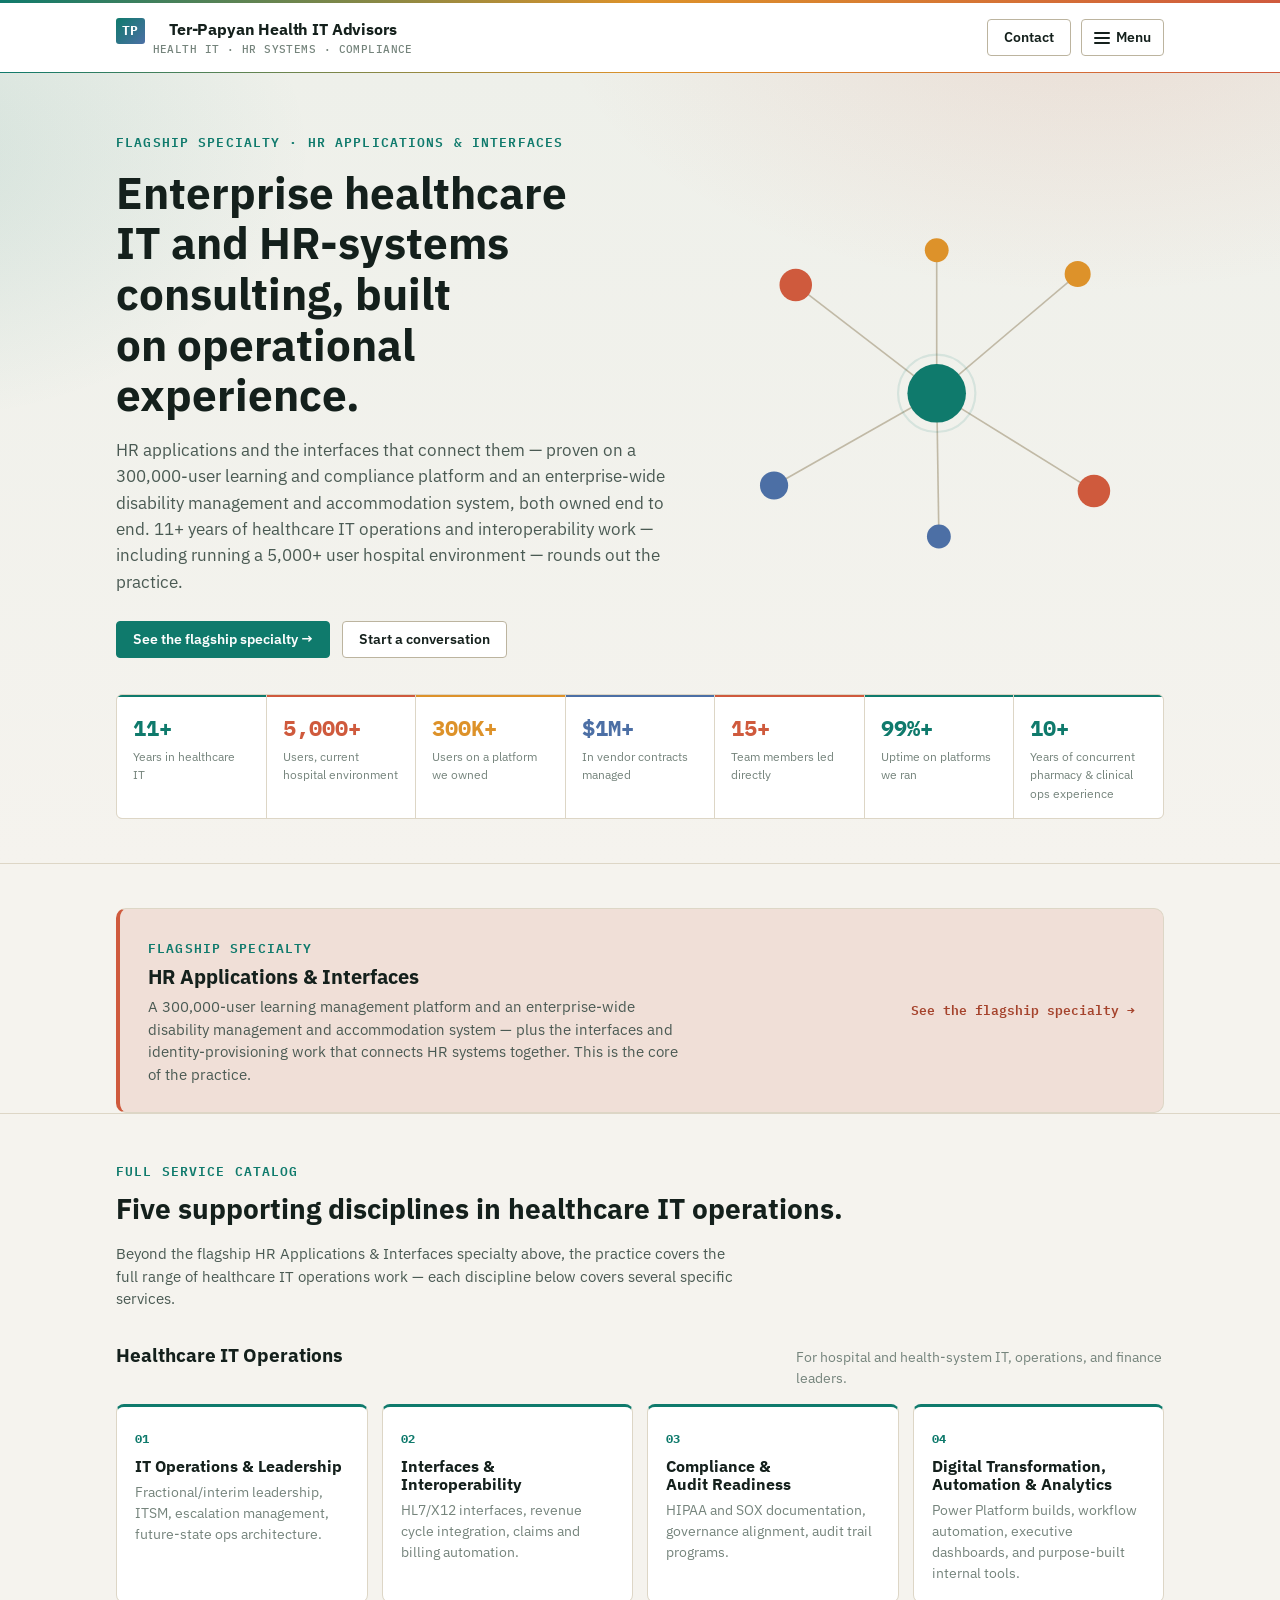
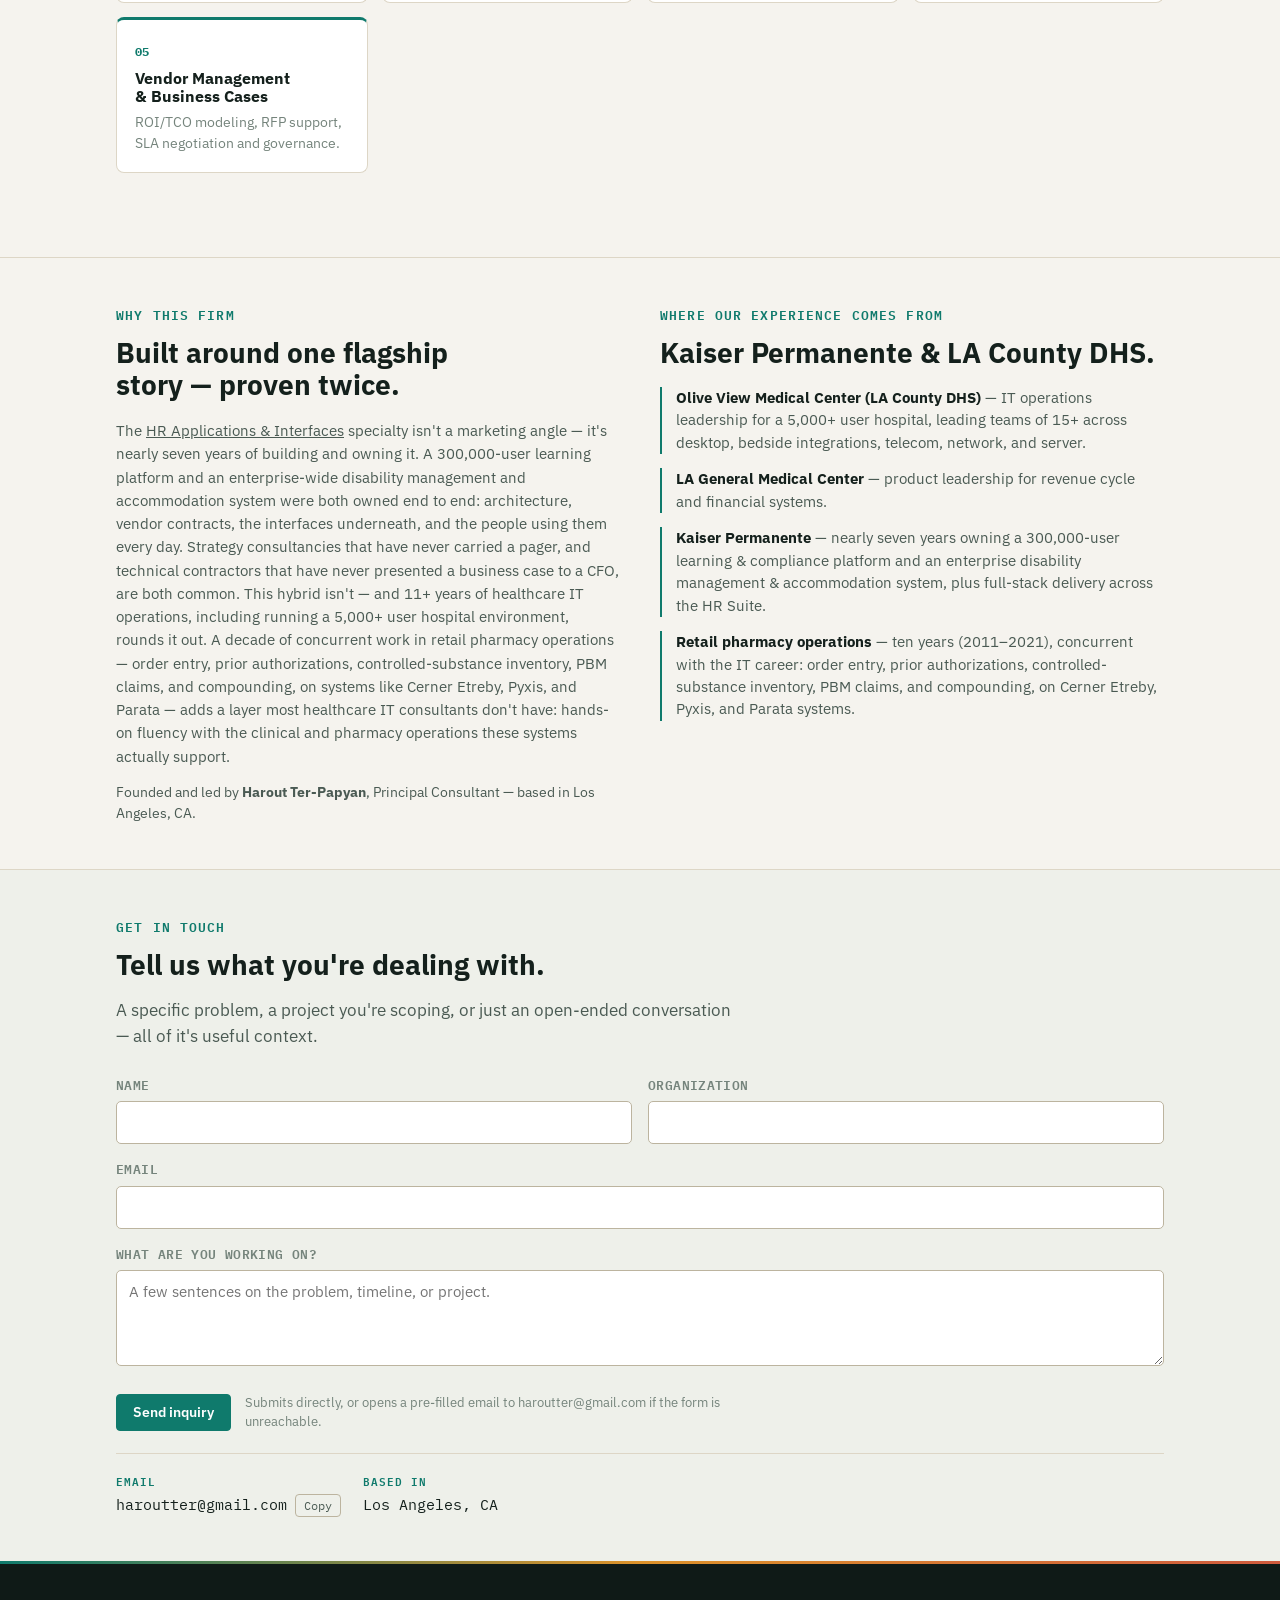
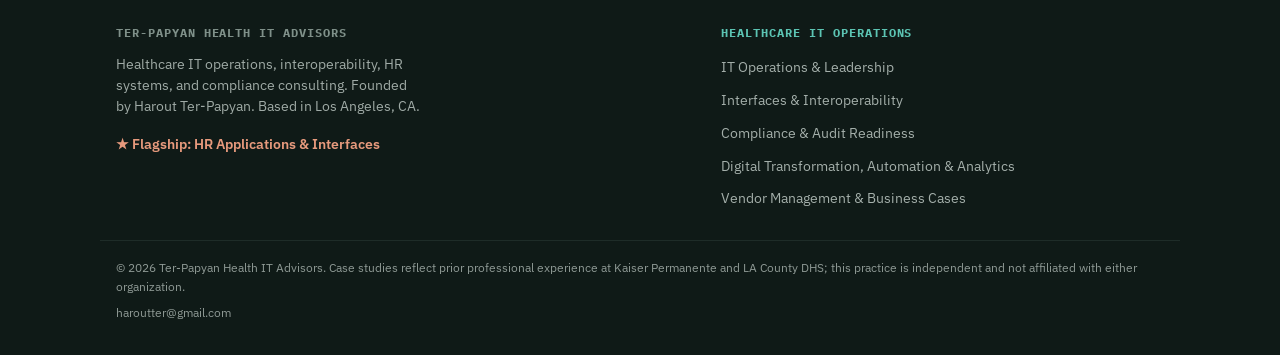
==== commit 2d71ea22: "update" ====
--- a/index.html
+++ b/index.html
@@ -120,6 +120,7 @@
         <div class="status-cell"><div class="num">$1M+</div><div class="label">In vendor contracts managed</div></div>
         <div class="status-cell"><div class="num">15+</div><div class="label">Team members led directly</div></div>
         <div class="status-cell"><div class="num">99%+</div><div class="label">Uptime on platforms we ran</div></div>
+        <div class="status-cell"><div class="num">10+</div><div class="label">Years of concurrent pharmacy &amp; clinical ops experience</div></div>
       </div>
     </div>
   </div>
@@ -192,7 +193,10 @@
           the interfaces underneath, and the people using them every day. Strategy consultancies that have never
           carried a pager, and technical contractors that have never presented a business case to a CFO, are both
           common. This hybrid isn't &mdash; and 11+ years of healthcare IT operations, including running a 5,000+
-          user hospital environment, rounds it out.
+          user hospital environment, rounds it out. A decade of concurrent work in retail pharmacy operations &mdash;
+          order entry, prior authorizations, controlled-substance inventory, PBM claims, and compounding, on systems
+          like Cerner Etreby, Pyxis, and Parata &mdash; adds a layer most healthcare IT consultants don't have:
+          hands-on fluency with the clinical and pharmacy operations these systems actually support.
         </p>
         <p style="color:var(--ink-soft); font-size:14px; margin-top:14px;">
           Founded and led by <strong>Harout Ter-Papyan</strong>, Principal Consultant &mdash; based in Los Angeles, CA.
@@ -205,6 +209,7 @@
           <li><strong>Olive View Medical Center (LA County DHS)</strong> &mdash; IT operations leadership for a 5,000+ user hospital, leading teams of 15+ across desktop, bedside integrations, telecom, network, and server.</li>
           <li><strong>LA General Medical Center</strong> &mdash; product leadership for revenue cycle and financial systems.</li>
           <li><strong>Kaiser Permanente</strong> &mdash; nearly seven years owning a 300,000-user learning &amp; compliance platform and an enterprise disability management &amp; accommodation system, plus full-stack delivery across the HR Suite.</li>
+          <li><strong>Retail pharmacy operations</strong> &mdash; ten years (2011&ndash;2021), concurrent with the IT career: order entry, prior authorizations, controlled-substance inventory, PBM claims, and compounding, on Cerner Etreby, Pyxis, and Parata systems.</li>
         </ul>
       </div>
     </div>
@@ -551,6 +556,7 @@
           <li>Claims and billing automation to reduce rework and accelerate revenue realization</li>
           <li>ETL pipeline design between clinical and financial systems</li>
           <li>Reducing interface error and exception rates</li>
+          <li>Pharmacy and medication-system interfaces (Cerner Etreby, Pyxis, Parata)</li>
         </ul>
       </div>
       <div class="panel">
@@ -562,11 +568,16 @@
           Epic-adjacent modules &mdash; ADT, Resolute Professional &amp; Hospital Billing and Claims, Cadence, Prelude,
           Tapestry &mdash; plus 837/X12, HL7, CMS, and ACA EDGE server business rules.
         </p>
+        <p style="margin-top:12px; color:var(--ink-soft); font-size:14.5px; line-height:1.65;">
+          A decade on the other side of the pharmacy counter &mdash; order entry, prior authorizations, and PBM
+          claims on Cerner Etreby, Pyxis, and Parata &mdash; means these interfaces aren't just data flows on a
+          diagram; the clinical and pharmacy workflows on both ends are first-hand experience.
+        </p>
       </div>
     </div>
     <div class="who-for">
       <span class="eyebrow">Who this is for</span>
-      <p>Revenue cycle and health information management teams dealing with interface exceptions, claim rework, or a pending Epic-adjacent integration project.</p>
+      <p>Revenue cycle and health information management teams dealing with interface exceptions, claim rework, or a pending Epic-adjacent or pharmacy/medication-system integration project.</p>
     </div>
   </section>
 
@@ -633,6 +644,7 @@
           <li>Risk and compliance gap assessments</li>
           <li>Change management documentation for regulated systems</li>
           <li>Compliance reporting dashboards for leadership visibility</li>
+          <li>Controlled-substance inventory and DEA-adjacent recordkeeping compliance</li>
         </ul>
       </div>
       <div class="panel">
@@ -642,7 +654,9 @@
           requirements, with audit trails and compliance reporting maintained throughout. Work alongside InfoSec
           closed compliance gaps and reduced audit risk on identity and access systems, and a suite of
           compliance-tracking dashboards &mdash; now used organization-wide &mdash; improved reporting efficiency
-          <strong>30%</strong>.
+          <strong>30%</strong>. A decade of concurrent retail pharmacy operations adds direct, hands-on experience
+          with controlled-substance inventory and PBM/insurance claims compliance &mdash; the regulatory discipline
+          those environments require day to day.
         </p>
         <p class="small" style="margin-top:14px;">PCI-DSS engagements considered case by case &mdash; ask about scope.</p>
       </div>
